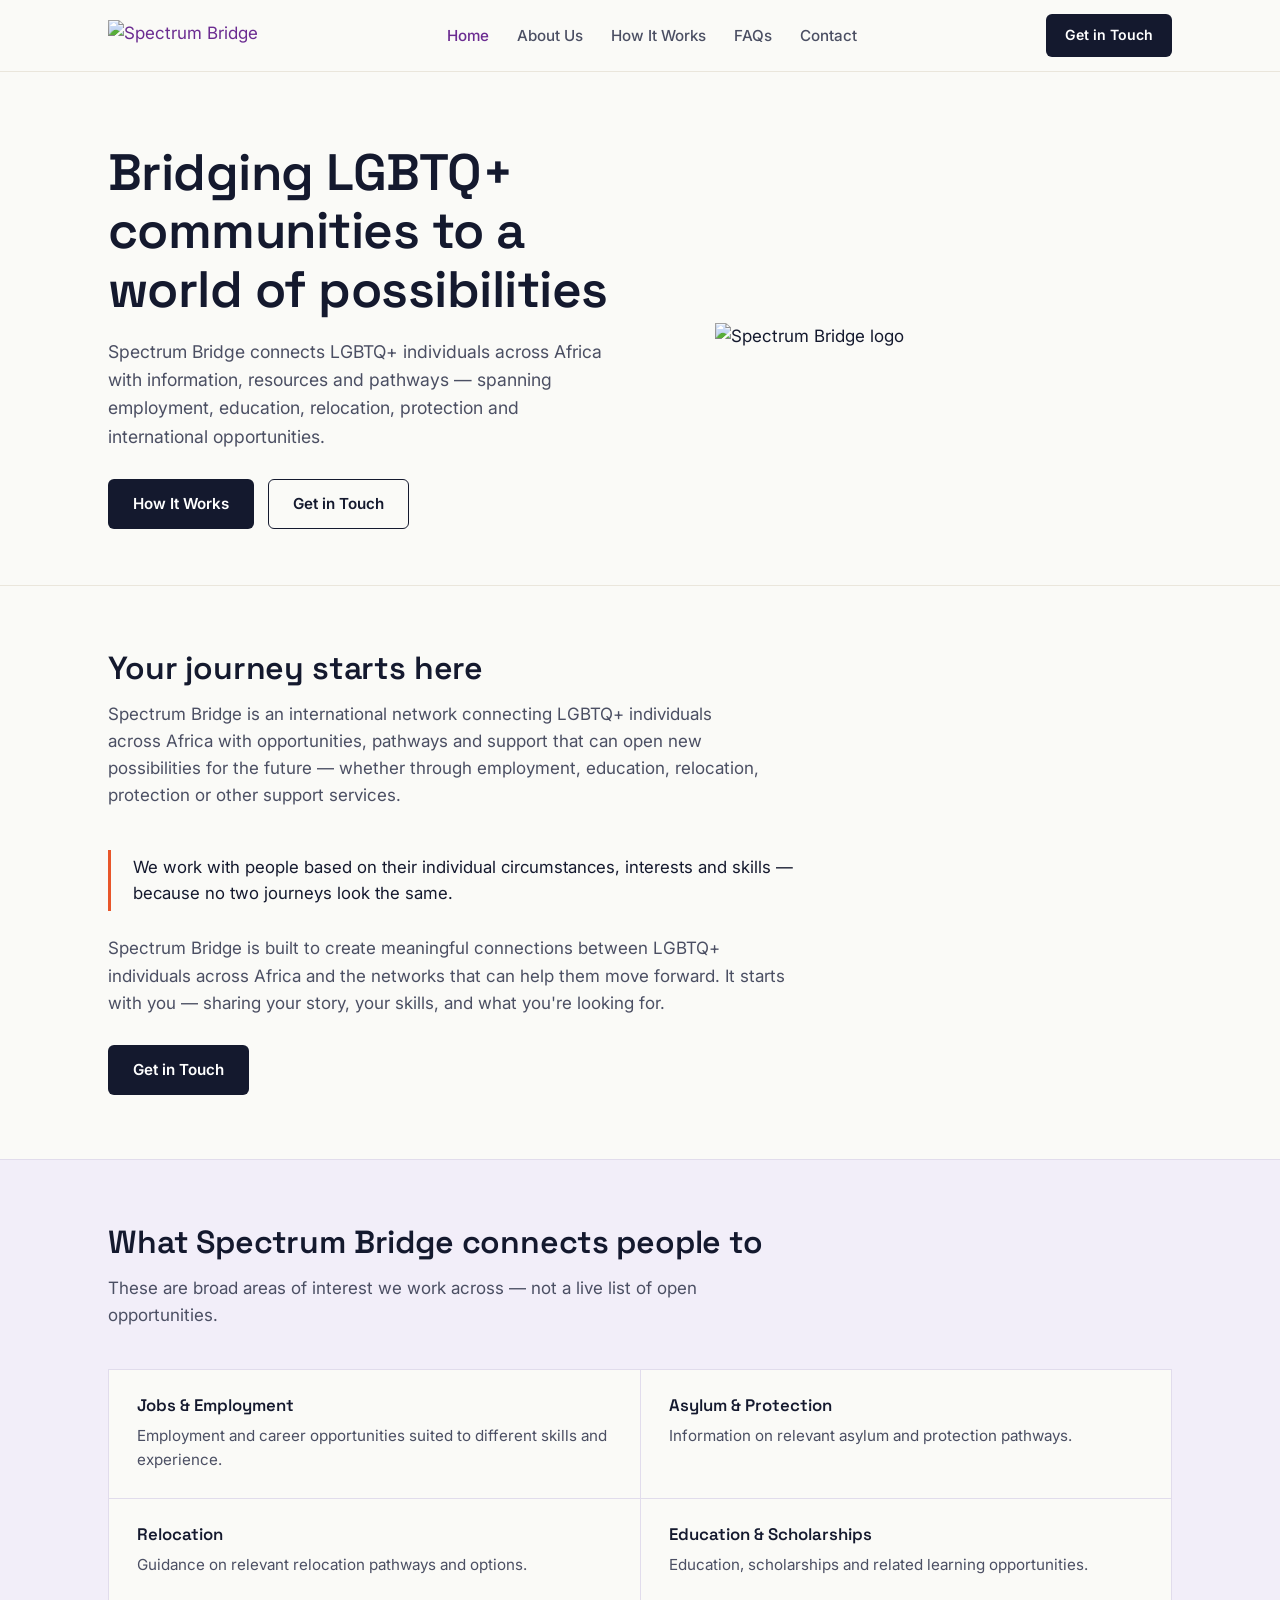
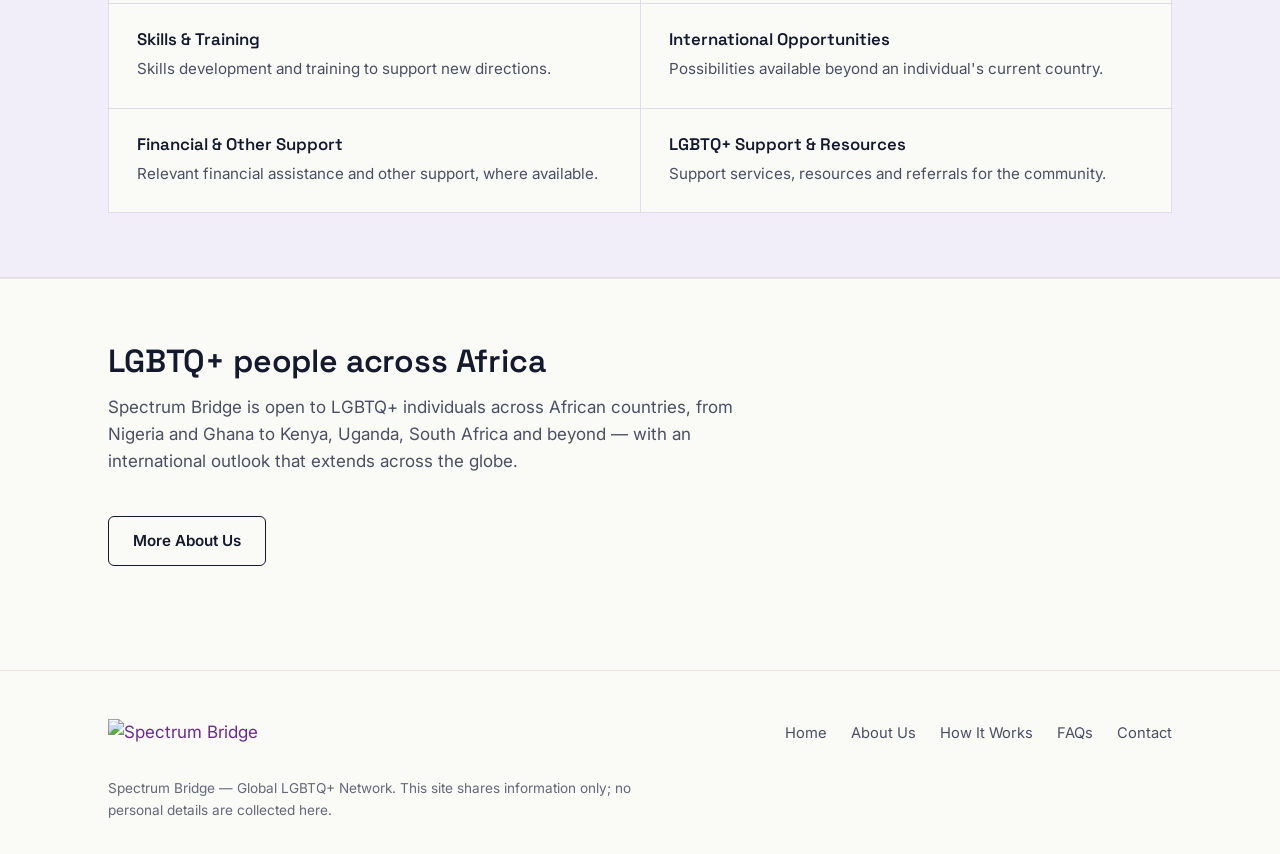
==== index.html @ a1dd5149 "Fix broken image links - rename logo and organize assets" ====
<!DOCTYPE html>
<html lang="en">
<head>
<meta charset="UTF-8">
<meta name="viewport" content="width=device-width, initial-scale=1.0">
<title>Spectrum Bridge — Global LGBTQ+ Network</title>
<meta name="description" content="Spectrum Bridge connects LGBTQ+ individuals across Africa with information, pathways and support — from employment and education to protection and relocation.">
<link rel="stylesheet" href="styles.css">
</head>
<body>

<header class="site-header">
  <nav class="nav">
    <a href="index.html" class="nav-brand nav-brand-full">
      <img src="assets/logo-full.png" alt="Spectrum Bridge">
    </a>
    <ul class="nav-links" id="navLinks">
      <li><a href="index.html" class="current">Home</a></li>
      <li><a href="about.html">About Us</a></li>
      <li><a href="how-it-works.html">How It Works</a></li>
      <li><a href="faq.html">FAQs</a></li>
      <li><a href="contact.html">Contact</a></li>
    </ul>
    <a href="contact.html" class="btn btn-primary btn-small nav-cta">Get in Touch</a>
    <button class="nav-toggle" id="navToggle" aria-label="Open menu" aria-expanded="false" aria-controls="navLinks">
      <span></span>
    </button>
  </nav>
</header>

<main>

  <section class="hero">
    <div class="container hero-grid">
      <div class="hero-eyebrow-free">
        <h1>Bridging LGBTQ+ communities to a world of possibilities</h1>
        <p class="lede">Spectrum Bridge connects LGBTQ+ individuals across Africa with information, resources and pathways — spanning employment, education, relocation, protection and international opportunities.</p>
        <div class="button-row">
          <a href="how-it-works.html" class="btn btn-primary">How It Works</a>
          <a href="contact.html" class="btn btn-secondary">Get in Touch</a>
        </div>
      </div>
      <div class="hero-art">
        <img src="assets/logo-full.png" alt="Spectrum Bridge logo">
      </div>
    </div>
  </section>

  <section class="block">
    <div class="container">
      <div class="section-head">
        <h2>Your journey starts here</h2>
        <p>Spectrum Bridge is an international network connecting LGBTQ+ individuals across Africa with opportunities, pathways and support that can open new possibilities for the future — whether through employment, education, relocation, protection or other support services.</p>
      </div>
      <div class="callout">
        <p>We work with people based on their individual circumstances, interests and skills — because no two journeys look the same.</p>
      </div>
      <p style="margin-top: 24px;">Spectrum Bridge is built to create meaningful connections between LGBTQ+ individuals across Africa and the networks that can help them move forward. It starts with you — sharing your story, your skills, and what you're looking for.</p>
      <div class="button-row">
        <a href="contact.html" class="btn btn-primary">Get in Touch</a>
      </div>
    </div>
  </section>

  <section class="block alt">
    <div class="container">
      <div class="section-head">
        <h2>What Spectrum Bridge connects people to</h2>
        <p>These are broad areas of interest we work across — not a live list of open opportunities.</p>
      </div>
      <div class="category-grid">
        <div class="category-item">
          <h3>Jobs &amp; Employment</h3>
          <p>Employment and career opportunities suited to different skills and experience.</p>
        </div>
        <div class="category-item">
          <h3>Asylum &amp; Protection</h3>
          <p>Information on relevant asylum and protection pathways.</p>
        </div>
        <div class="category-item">
          <h3>Relocation</h3>
          <p>Guidance on relevant relocation pathways and options.</p>
        </div>
        <div class="category-item">
          <h3>Education &amp; Scholarships</h3>
          <p>Education, scholarships and related learning opportunities.</p>
        </div>
        <div class="category-item">
          <h3>Skills &amp; Training</h3>
          <p>Skills development and training to support new directions.</p>
        </div>
        <div class="category-item">
          <h3>International Opportunities</h3>
          <p>Possibilities available beyond an individual's current country.</p>
        </div>
        <div class="category-item">
          <h3>Financial &amp; Other Support</h3>
          <p>Relevant financial assistance and other support, where available.</p>
        </div>
        <div class="category-item">
          <h3>LGBTQ+ Support &amp; Resources</h3>
          <p>Support services, resources and referrals for the community.</p>
        </div>
      </div>
    </div>
  </section>

  <section class="block">
    <div class="container">
      <div class="section-head">
        <h2>LGBTQ+ people across Africa</h2>
        <p>Spectrum Bridge is open to LGBTQ+ individuals across African countries, from Nigeria and Ghana to Kenya, Uganda, South Africa and beyond — with an international outlook that extends across the globe.</p>
      </div>
      <div class="button-row">
        <a href="about.html" class="btn btn-secondary">More About Us</a>
      </div>
    </div>
  </section>

</main>

<footer class="site-footer">
  <div class="container">
    <div class="footer-grid">
      <a href="index.html" class="footer-brand footer-brand-full">
        <img src="assets/logo-full.png" alt="Spectrum Bridge">
      </a>
      <ul class="footer-links">
        <li><a href="index.html">Home</a></li>
        <li><a href="about.html">About Us</a></li>
        <li><a href="how-it-works.html">How It Works</a></li>
        <li><a href="faq.html">FAQs</a></li>
        <li><a href="contact.html">Contact</a></li>
      </ul>
    </div>
    <p class="footer-note">Spectrum Bridge — Global LGBTQ+ Network. This site shares information only; no personal details are collected here.</p>
  </div>
</footer>

<script>
  const navToggle = document.getElementById('navToggle');
  const navLinks = document.getElementById('navLinks');
  if (navToggle && navLinks) {
    navToggle.addEventListener('click', () => {
      const isOpen = navLinks.classList.toggle('open');
      navToggle.setAttribute('aria-expanded', isOpen ? 'true' : 'false');
    });
  }
</script>
</body>
</html>
---- styles.css ----
/* Spectrum Bridge — shared styles */

@import url('https://fonts.googleapis.com/css2?family=Space+Grotesk:wght@500;600;700&family=Inter:wght@400;500;600&display=swap');

:root {
  --bg: #FAFAF7;
  --bg-alt: #F2EEF9;
  --ink: #14192E;
  --ink-soft: #4B4F63;
  --purple: #6B2C91;
  --purple-deep: #4E1F6B;
  --coral: #E8562A;
  --line: #E1DCEC;
  --line-soft: #EAE6DC;
  --white: #FFFFFF;
  --radius: 6px;
  --max: 1120px;
}

* { box-sizing: border-box; }

html { scroll-behavior: smooth; }

body {
  margin: 0;
  background: var(--bg);
  color: var(--ink);
  font-family: 'Inter', -apple-system, BlinkMacSystemFont, sans-serif;
  font-size: 17px;
  line-height: 1.6;
  -webkit-font-smoothing: antialiased;
}

h1, h2, h3, .display {
  font-family: 'Space Grotesk', 'Inter', sans-serif;
  color: var(--ink);
  line-height: 1.15;
  margin: 0;
  font-weight: 600;
}

h1 { font-size: clamp(2.1rem, 4.4vw, 3.2rem); letter-spacing: -0.01em; }
h2 { font-size: clamp(1.5rem, 2.8vw, 2rem); letter-spacing: -0.005em; }
h3 { font-size: 1.15rem; }

p { margin: 0 0 1rem; color: var(--ink-soft); max-width: 62ch; }
p:last-child { margin-bottom: 0; }

a { color: var(--purple); text-decoration: none; }
a:hover { text-decoration: underline; }

img { max-width: 100%; display: block; }

.container {
  max-width: var(--max);
  margin: 0 auto;
  padding: 0 28px;
}

:focus-visible {
  outline: 2px solid var(--purple);
  outline-offset: 3px;
}

/* ---------- Nav ---------- */

.site-header {
  border-bottom: 1px solid var(--line-soft);
  background: var(--bg);
  position: sticky;
  top: 0;
  z-index: 40;
}

.nav {
  display: flex;
  align-items: center;
  justify-content: space-between;
  padding: 14px 28px;
  max-width: var(--max);
  margin: 0 auto;
  gap: 24px;
  position: relative;
}

.nav-brand {
  display: flex;
  align-items: center;
  gap: 10px;
  flex-shrink: 0;
}

.nav-brand img {
  height: 30px;
  width: auto;
}

.nav-brand span {
  font-family: 'Space Grotesk', sans-serif;
  font-weight: 600;
  font-size: 1.05rem;
  color: var(--ink);
  white-space: nowrap;
}

.nav-links {
  display: flex;
  align-items: center;
  gap: 28px;
  list-style: none;
  margin: 0;
  padding: 0;
  flex-wrap: wrap;
}

.nav-links a {
  color: var(--ink-soft);
  font-size: 0.95rem;
  font-weight: 500;
}

.nav-links a:hover { color: var(--ink); text-decoration: none; }

.nav-links a.current { color: var(--purple); }

.nav-cta {
  flex-shrink: 0;
}

.nav-toggle {
  display: none;
  background: none;
  border: 1.5px solid var(--ink);
  border-radius: var(--radius);
  width: 40px;
  height: 40px;
  align-items: center;
  justify-content: center;
  cursor: pointer;
  flex-shrink: 0;
}

.nav-toggle span,
.nav-toggle span::before,
.nav-toggle span::after {
  display: block;
  width: 18px;
  height: 2px;
  background: var(--ink);
  position: relative;
  transition: transform 0.15s ease, opacity 0.15s ease;
}

.nav-toggle span::before,
.nav-toggle span::after {
  content: '';
  position: absolute;
  left: 0;
}

.nav-toggle span::before { top: -6px; }
.nav-toggle span::after { top: 6px; }

/* ---------- Buttons ---------- */

.btn {
  display: inline-block;
  padding: 12px 24px;
  border-radius: var(--radius);
  font-weight: 600;
  font-size: 0.95rem;
  font-family: 'Inter', sans-serif;
  border: 1.5px solid transparent;
  cursor: pointer;
  transition: background-color 0.15s ease, color 0.15s ease, border-color 0.15s ease;
}

.btn:hover { text-decoration: none; }

.btn-primary {
  background: var(--ink);
  color: var(--white);
}
.btn-primary:hover { background: var(--purple-deep); }

.btn-secondary {
  background: transparent;
  color: var(--ink);
  border-color: var(--ink);
}
.btn-secondary:hover { background: var(--ink); color: var(--white); }

.btn-small {
  padding: 9px 18px;
  font-size: 0.88rem;
}

.button-row {
  display: flex;
  gap: 14px;
  flex-wrap: wrap;
  margin-top: 28px;
}

/* ---------- Hero ---------- */

.hero {
  padding: 72px 0 56px;
}

.hero-grid {
  display: grid;
  grid-template-columns: 1.1fr 0.9fr;
  gap: 48px;
  align-items: center;
}

.hero-eyebrow-free h1 { margin-bottom: 18px; }

.hero p.lede {
  font-size: 1.1rem;
  max-width: 46ch;
}

.hero-art {
  width: 100%;
}

/* ---------- Sections ---------- */

section.block {
  padding: 64px 0;
  border-top: 1px solid var(--line-soft);
}

section.block.alt {
  background: var(--bg-alt);
  border-top: 1px solid var(--line);
  border-bottom: 1px solid var(--line);
}

.section-head {
  max-width: 60ch;
  margin-bottom: 40px;
}

.section-head h2 { margin-bottom: 14px; }

/* ---------- Category list ---------- */

.category-grid {
  display: grid;
  grid-template-columns: repeat(2, 1fr);
  gap: 1px;
  background: var(--line);
  border: 1px solid var(--line);
}

.category-item {
  background: var(--bg);
  padding: 26px 28px;
}

.category-item h3 {
  margin-bottom: 8px;
  font-size: 1.05rem;
}

.category-item p { font-size: 0.95rem; margin: 0; }

/* ---------- Steps (real sequence) ---------- */

.steps {
  display: flex;
  flex-direction: column;
}

.step {
  display: grid;
  grid-template-columns: 64px 1fr;
  gap: 24px;
  padding: 28px 0;
  border-top: 1px solid var(--line);
}

.step:first-child { border-top: none; }

.step-num {
  font-family: 'Space Grotesk', sans-serif;
  font-weight: 600;
  font-size: 1.4rem;
  color: var(--purple);
}

.step h3 { margin-bottom: 8px; }
.step p { margin: 0; }

/* ---------- Simple stat / callout ---------- */

.callout {
  border-left: 3px solid var(--coral);
  padding: 4px 0 4px 22px;
  margin: 8px 0;
}

.callout p { margin: 0; color: var(--ink); font-size: 1.05rem; }

/* ---------- FAQ ---------- */

.faq-list {
  border-top: 1px solid var(--line);
}

.faq-item {
  border-bottom: 1px solid var(--line);
}

.faq-item summary {
  padding: 20px 4px;
  cursor: pointer;
  font-family: 'Space Grotesk', sans-serif;
  font-weight: 600;
  font-size: 1.02rem;
  color: var(--ink);
  list-style: none;
  display: flex;
  justify-content: space-between;
  align-items: center;
  gap: 16px;
}

.faq-item summary::-webkit-details-marker { display: none; }

.faq-item summary::after {
  content: '+';
  font-family: 'Space Grotesk', sans-serif;
  font-size: 1.3rem;
  color: var(--purple);
  flex-shrink: 0;
  transition: transform 0.15s ease;
}

.faq-item[open] summary::after {
  content: '–';
}

.faq-item .faq-answer {
  padding: 0 4px 22px;
  max-width: 68ch;
}

.faq-answer p { margin: 0; }

/* ---------- About page blocks ---------- */

.about-block {
  padding: 56px 0;
  border-top: 1px solid var(--line-soft);
}

.about-block:first-of-type { border-top: none; }

.about-block .label {
  font-family: 'Space Grotesk', sans-serif;
  font-weight: 600;
  color: var(--purple);
  font-size: 0.95rem;
  margin-bottom: 10px;
  display: block;
}

.country-list {
  display: flex;
  flex-wrap: wrap;
  gap: 10px 14px;
  margin-top: 20px;
  padding: 0;
  list-style: none;
}

.country-list li {
  font-size: 0.92rem;
  color: var(--ink-soft);
  padding: 6px 14px;
  border: 1px solid var(--line);
  border-radius: 999px;
}

/* ---------- Contact page ---------- */

.contact-hero {
  padding: 80px 0 64px;
  text-align: left;
}

.contact-card {
  border: 1px solid var(--line);
  border-radius: var(--radius);
  padding: 40px;
  margin-top: 36px;
  max-width: 560px;
  background: var(--bg-alt);
}

.contact-card h3 { margin-bottom: 10px; }
.contact-card p { margin-bottom: 24px; }

.privacy-note {
  margin-top: 40px;
  max-width: 60ch;
  font-size: 0.92rem;
  color: var(--ink-soft);
}

/* ---------- Footer ---------- */

.site-footer {
  border-top: 1px solid var(--line-soft);
  padding: 48px 0 32px;
  margin-top: 40px;
}

.footer-grid {
  display: flex;
  justify-content: space-between;
  align-items: flex-start;
  flex-wrap: wrap;
  gap: 32px;
}

.footer-brand {
  display: flex;
  align-items: center;
  gap: 10px;
}

.footer-brand img { height: 26px; }

.footer-brand span {
  font-family: 'Space Grotesk', sans-serif;
  font-weight: 600;
  color: var(--ink);
}

.footer-links {
  display: flex;
  gap: 24px;
  list-style: none;
  padding: 0;
  margin: 0;
  flex-wrap: wrap;
}

.footer-links a {
  color: var(--ink-soft);
  font-size: 0.92rem;
}

.footer-note {
  margin-top: 32px;
  font-size: 0.85rem;
  color: var(--ink-soft);
  opacity: 0.85;
}

/* ---------- Responsive ---------- */

@media (max-width: 860px) {
  .hero-grid { grid-template-columns: 1fr; }
  .hero-art { max-width: 340px; margin: 0 auto; }
  .category-grid { grid-template-columns: 1fr; }

  .nav-cta { display: none; }
  .nav-toggle { display: flex; }

  .nav-links {
    display: none;
    position: absolute;
    top: 100%;
    left: 0;
    right: 0;
    flex-direction: column;
    align-items: stretch;
    gap: 0;
    background: var(--bg);
    border-bottom: 1px solid var(--line);
    padding: 8px 28px 20px;
  }

  .nav-links.open { display: flex; }

  .nav-links li { border-top: 1px solid var(--line-soft); }
  .nav-links li:first-child { border-top: none; }
  .nav-links a { display: block; padding: 14px 0; }

  .nav-links .nav-links-cta {
    border-top: 1px solid var(--line-soft);
    padding-top: 14px;
    margin-top: 4px;
  }
}
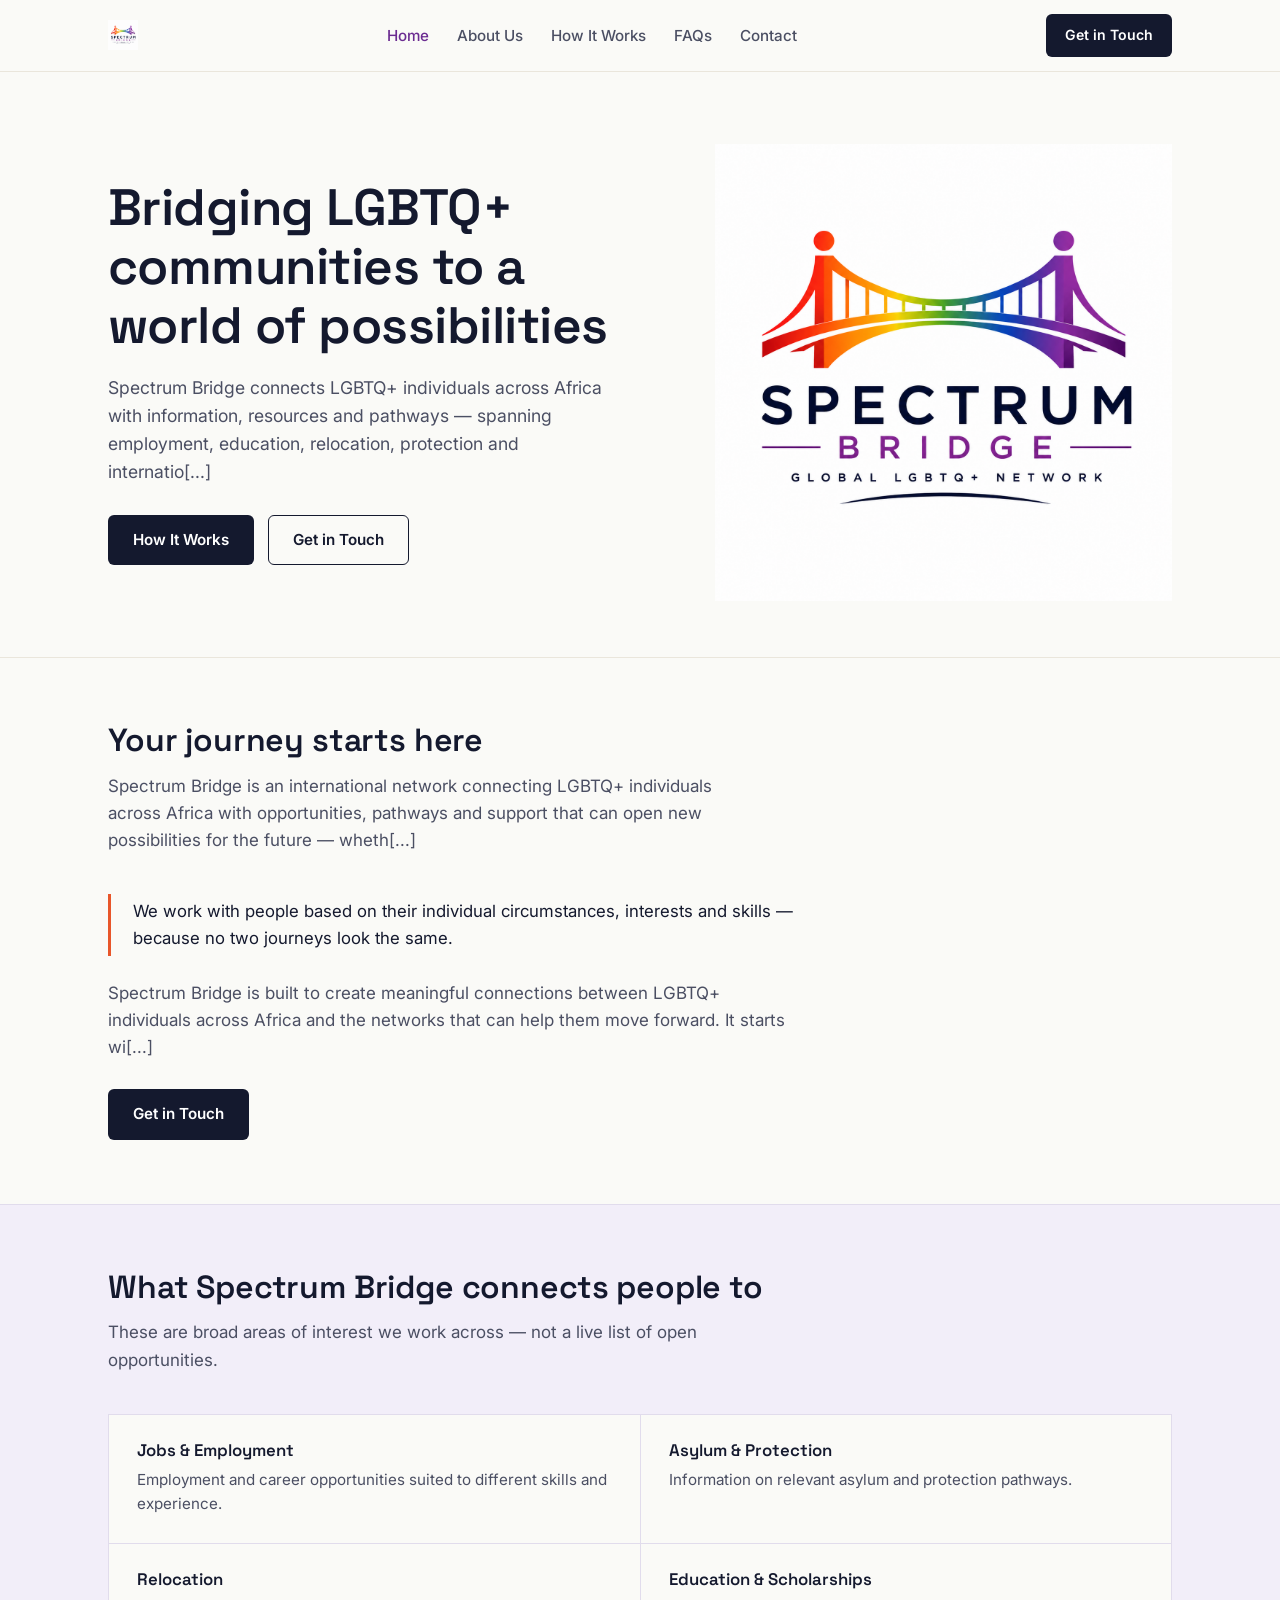
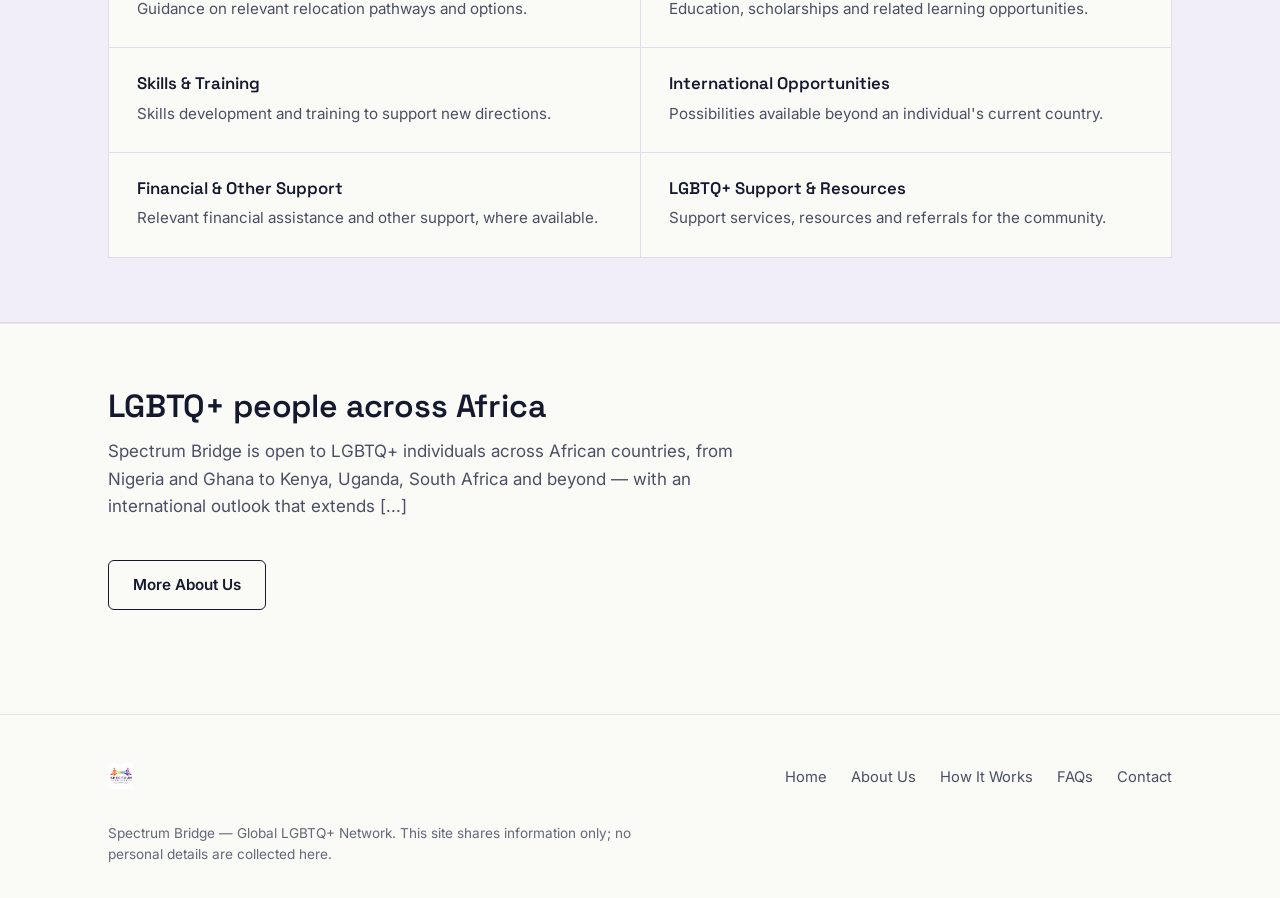
==== commit 3503f636: "Use root logo-full.png instead of assets/logo-full.png to avoid GitHub Pages assets path 404" ====
--- a/index.html
+++ b/index.html
@@ -1,18 +1,18 @@
 <!DOCTYPE html>
 <html lang="en">
 <head>
-<meta charset="UTF-8">
-<meta name="viewport" content="width=device-width, initial-scale=1.0">
-<title>Spectrum Bridge — Global LGBTQ+ Network</title>
-<meta name="description" content="Spectrum Bridge connects LGBTQ+ individuals across Africa with information, pathways and support — from employment and education to protection and relocation.">
-<link rel="stylesheet" href="styles.css">
+  <meta charset="UTF-8">
+  <meta name="viewport" content="width=device-width, initial-scale=1.0">
+  <title>Spectrum Bridge — Global LGBTQ+ Network</title>
+  <meta name="description" content="Spectrum Bridge connects LGBTQ+ individuals across Africa with information, pathways and support — from employment and education to protection and relocation.">
+  <link rel="stylesheet" href="styles.css">
 </head>
 <body>
 
 <header class="site-header">
   <nav class="nav">
     <a href="index.html" class="nav-brand nav-brand-full">
-      <img src="assets/logo-full.png" alt="Spectrum Bridge">
+      <img src="logo-full.png" alt="Spectrum Bridge">
     </a>
     <ul class="nav-links" id="navLinks">
       <li><a href="index.html" class="current">Home</a></li>
@@ -34,14 +34,14 @@
     <div class="container hero-grid">
       <div class="hero-eyebrow-free">
         <h1>Bridging LGBTQ+ communities to a world of possibilities</h1>
-        <p class="lede">Spectrum Bridge connects LGBTQ+ individuals across Africa with information, resources and pathways — spanning employment, education, relocation, protection and international opportunities.</p>
+        <p class="lede">Spectrum Bridge connects LGBTQ+ individuals across Africa with information, resources and pathways — spanning employment, education, relocation, protection and internatio[...]
         <div class="button-row">
           <a href="how-it-works.html" class="btn btn-primary">How It Works</a>
           <a href="contact.html" class="btn btn-secondary">Get in Touch</a>
         </div>
       </div>
       <div class="hero-art">
-        <img src="assets/logo-full.png" alt="Spectrum Bridge logo">
+        <img src="logo-full.png" alt="Spectrum Bridge logo">
       </div>
     </div>
   </section>
@@ -50,12 +50,12 @@
     <div class="container">
       <div class="section-head">
         <h2>Your journey starts here</h2>
-        <p>Spectrum Bridge is an international network connecting LGBTQ+ individuals across Africa with opportunities, pathways and support that can open new possibilities for the future — whether through employment, education, relocation, protection or other support services.</p>
+        <p>Spectrum Bridge is an international network connecting LGBTQ+ individuals across Africa with opportunities, pathways and support that can open new possibilities for the future — wheth[...]
       </div>
       <div class="callout">
         <p>We work with people based on their individual circumstances, interests and skills — because no two journeys look the same.</p>
       </div>
-      <p style="margin-top: 24px;">Spectrum Bridge is built to create meaningful connections between LGBTQ+ individuals across Africa and the networks that can help them move forward. It starts with you — sharing your story, your skills, and what you're looking for.</p>
+      <p style="margin-top: 24px;">Spectrum Bridge is built to create meaningful connections between LGBTQ+ individuals across Africa and the networks that can help them move forward. It starts wi[...]
       <div class="button-row">
         <a href="contact.html" class="btn btn-primary">Get in Touch</a>
       </div>
@@ -109,7 +109,7 @@
     <div class="container">
       <div class="section-head">
         <h2>LGBTQ+ people across Africa</h2>
-        <p>Spectrum Bridge is open to LGBTQ+ individuals across African countries, from Nigeria and Ghana to Kenya, Uganda, South Africa and beyond — with an international outlook that extends across the globe.</p>
+        <p>Spectrum Bridge is open to LGBTQ+ individuals across African countries, from Nigeria and Ghana to Kenya, Uganda, South Africa and beyond — with an international outlook that extends [...]
       </div>
       <div class="button-row">
         <a href="about.html" class="btn btn-secondary">More About Us</a>
@@ -123,7 +123,7 @@
   <div class="container">
     <div class="footer-grid">
       <a href="index.html" class="footer-brand footer-brand-full">
-        <img src="assets/logo-full.png" alt="Spectrum Bridge">
+        <img src="logo-full.png" alt="Spectrum Bridge">
       </a>
       <ul class="footer-links">
         <li><a href="index.html">Home</a></li>
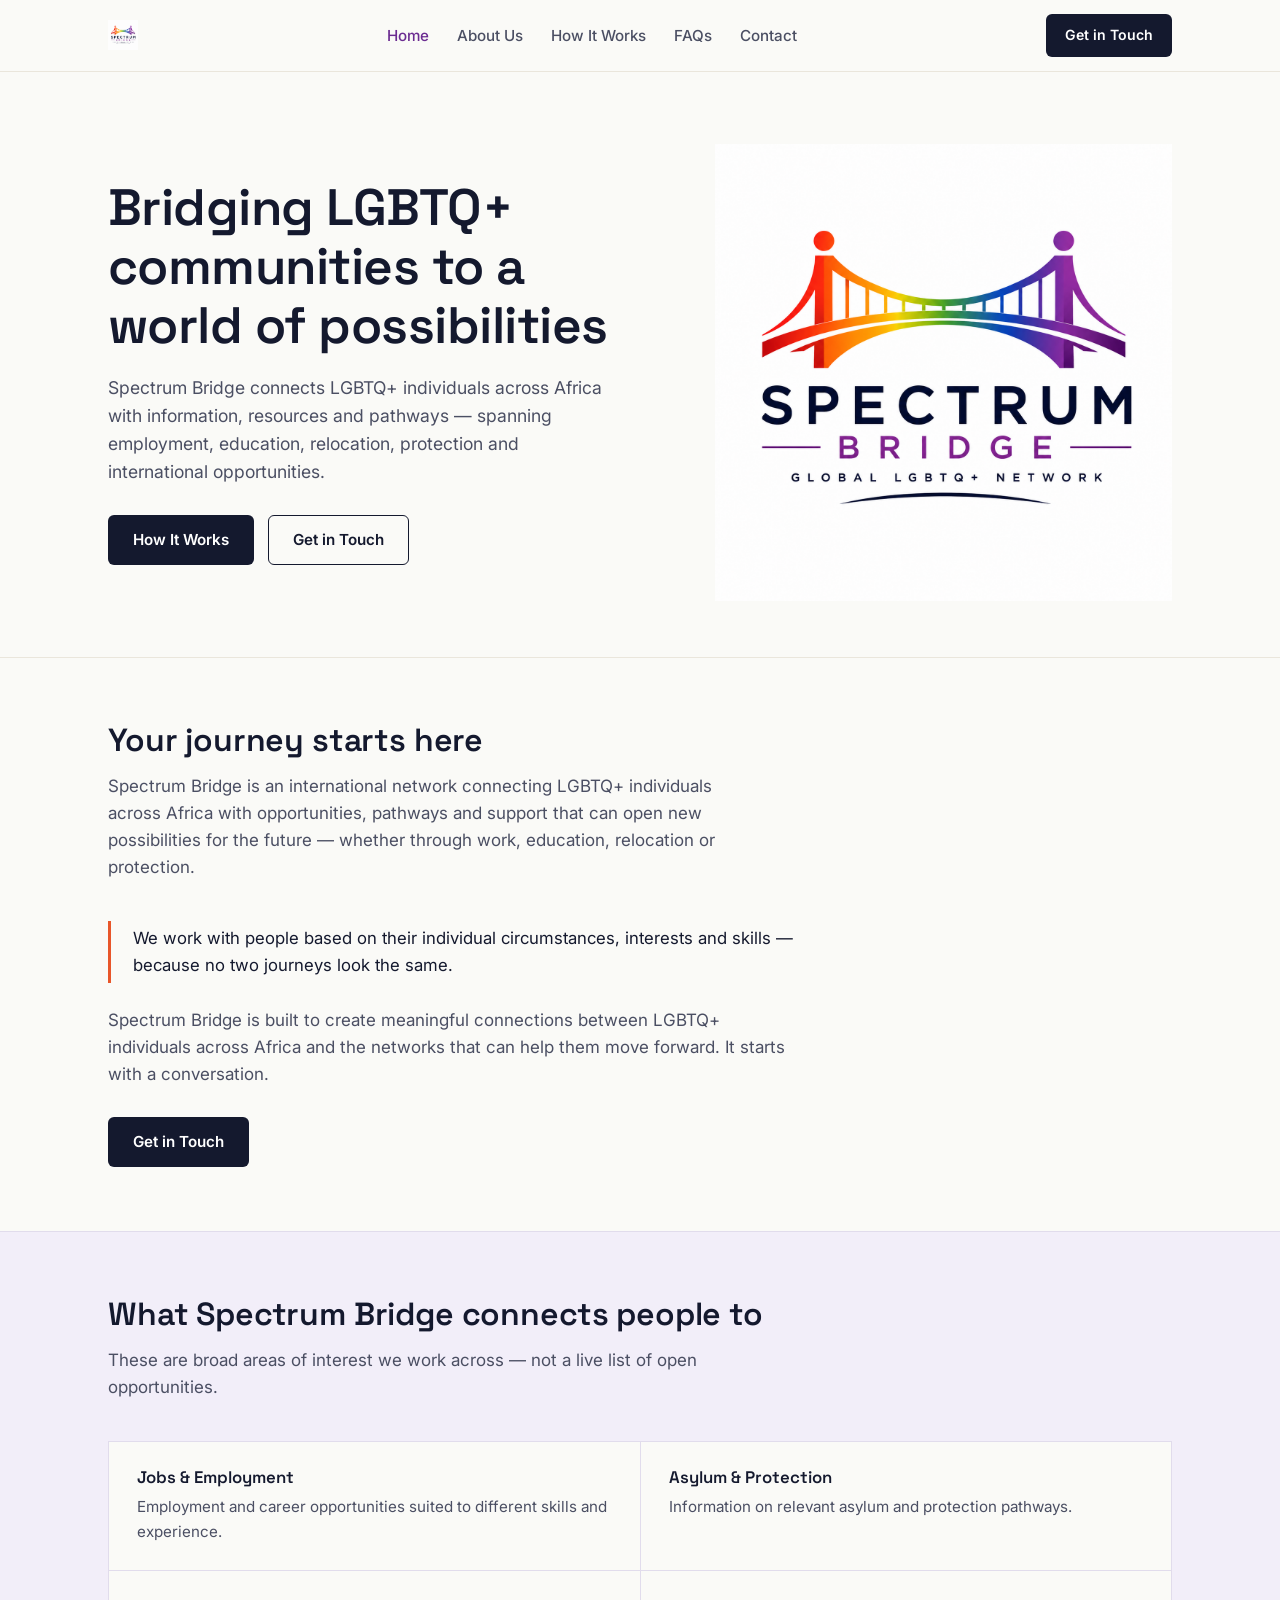
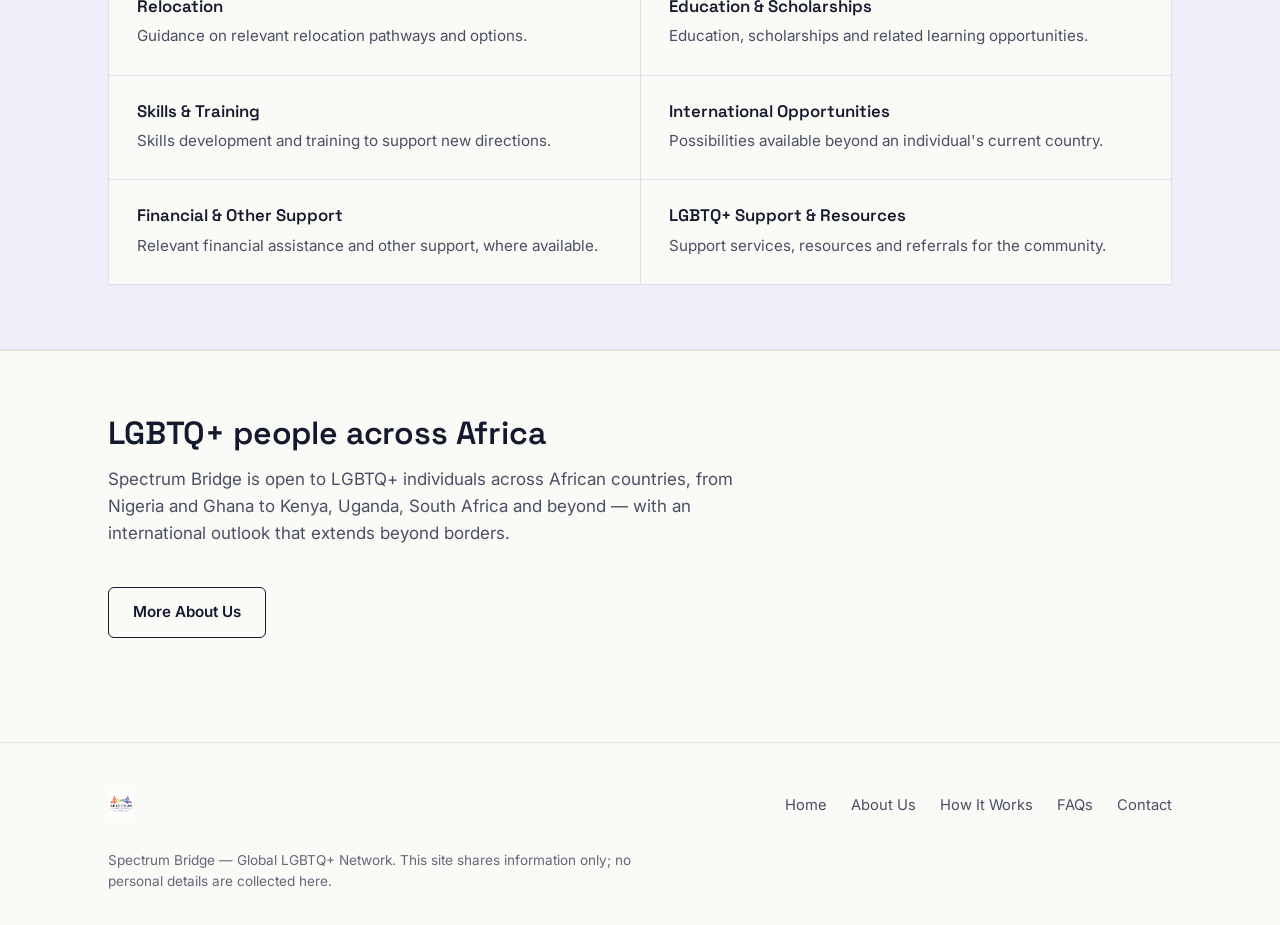
==== commit fd0df43f: "Replace placeholder '[...]' with full copy across site pages and use root logo/nav images" ====
--- a/index.html
+++ b/index.html
@@ -1,11 +1,11 @@
 <!DOCTYPE html>
 <html lang="en">
 <head>
-  <meta charset="UTF-8">
-  <meta name="viewport" content="width=device-width, initial-scale=1.0">
-  <title>Spectrum Bridge — Global LGBTQ+ Network</title>
-  <meta name="description" content="Spectrum Bridge connects LGBTQ+ individuals across Africa with information, pathways and support — from employment and education to protection and relocation.">
-  <link rel="stylesheet" href="styles.css">
+<meta charset="UTF-8">
+<meta name="viewport" content="width=device-width, initial-scale=1.0">
+<title>Spectrum Bridge — Global LGBTQ+ Network</title>
+<meta name="description" content="Spectrum Bridge connects LGBTQ+ individuals across Africa with information, pathways and support — from employment and education to protection and relocation.">
+<link rel="stylesheet" href="styles.css">
 </head>
 <body>
 
@@ -34,7 +34,7 @@
     <div class="container hero-grid">
       <div class="hero-eyebrow-free">
         <h1>Bridging LGBTQ+ communities to a world of possibilities</h1>
-        <p class="lede">Spectrum Bridge connects LGBTQ+ individuals across Africa with information, resources and pathways — spanning employment, education, relocation, protection and internatio[...]
+        <p class="lede">Spectrum Bridge connects LGBTQ+ individuals across Africa with information, resources and pathways — spanning employment, education, relocation, protection and international opportunities.</p>
         <div class="button-row">
           <a href="how-it-works.html" class="btn btn-primary">How It Works</a>
           <a href="contact.html" class="btn btn-secondary">Get in Touch</a>
@@ -50,12 +50,12 @@
     <div class="container">
       <div class="section-head">
         <h2>Your journey starts here</h2>
-        <p>Spectrum Bridge is an international network connecting LGBTQ+ individuals across Africa with opportunities, pathways and support that can open new possibilities for the future — wheth[...]
+        <p>Spectrum Bridge is an international network connecting LGBTQ+ individuals across Africa with opportunities, pathways and support that can open new possibilities for the future — whether through work, education, relocation or protection.</p>
       </div>
       <div class="callout">
         <p>We work with people based on their individual circumstances, interests and skills — because no two journeys look the same.</p>
       </div>
-      <p style="margin-top: 24px;">Spectrum Bridge is built to create meaningful connections between LGBTQ+ individuals across Africa and the networks that can help them move forward. It starts wi[...]
+      <p style="margin-top: 24px;">Spectrum Bridge is built to create meaningful connections between LGBTQ+ individuals across Africa and the networks that can help them move forward. It starts with a conversation.</p>
       <div class="button-row">
         <a href="contact.html" class="btn btn-primary">Get in Touch</a>
       </div>
@@ -109,7 +109,7 @@
     <div class="container">
       <div class="section-head">
         <h2>LGBTQ+ people across Africa</h2>
-        <p>Spectrum Bridge is open to LGBTQ+ individuals across African countries, from Nigeria and Ghana to Kenya, Uganda, South Africa and beyond — with an international outlook that extends [...]
+        <p>Spectrum Bridge is open to LGBTQ+ individuals across African countries, from Nigeria and Ghana to Kenya, Uganda, South Africa and beyond — with an international outlook that extends beyond borders.</p>
       </div>
       <div class="button-row">
         <a href="about.html" class="btn btn-secondary">More About Us</a>
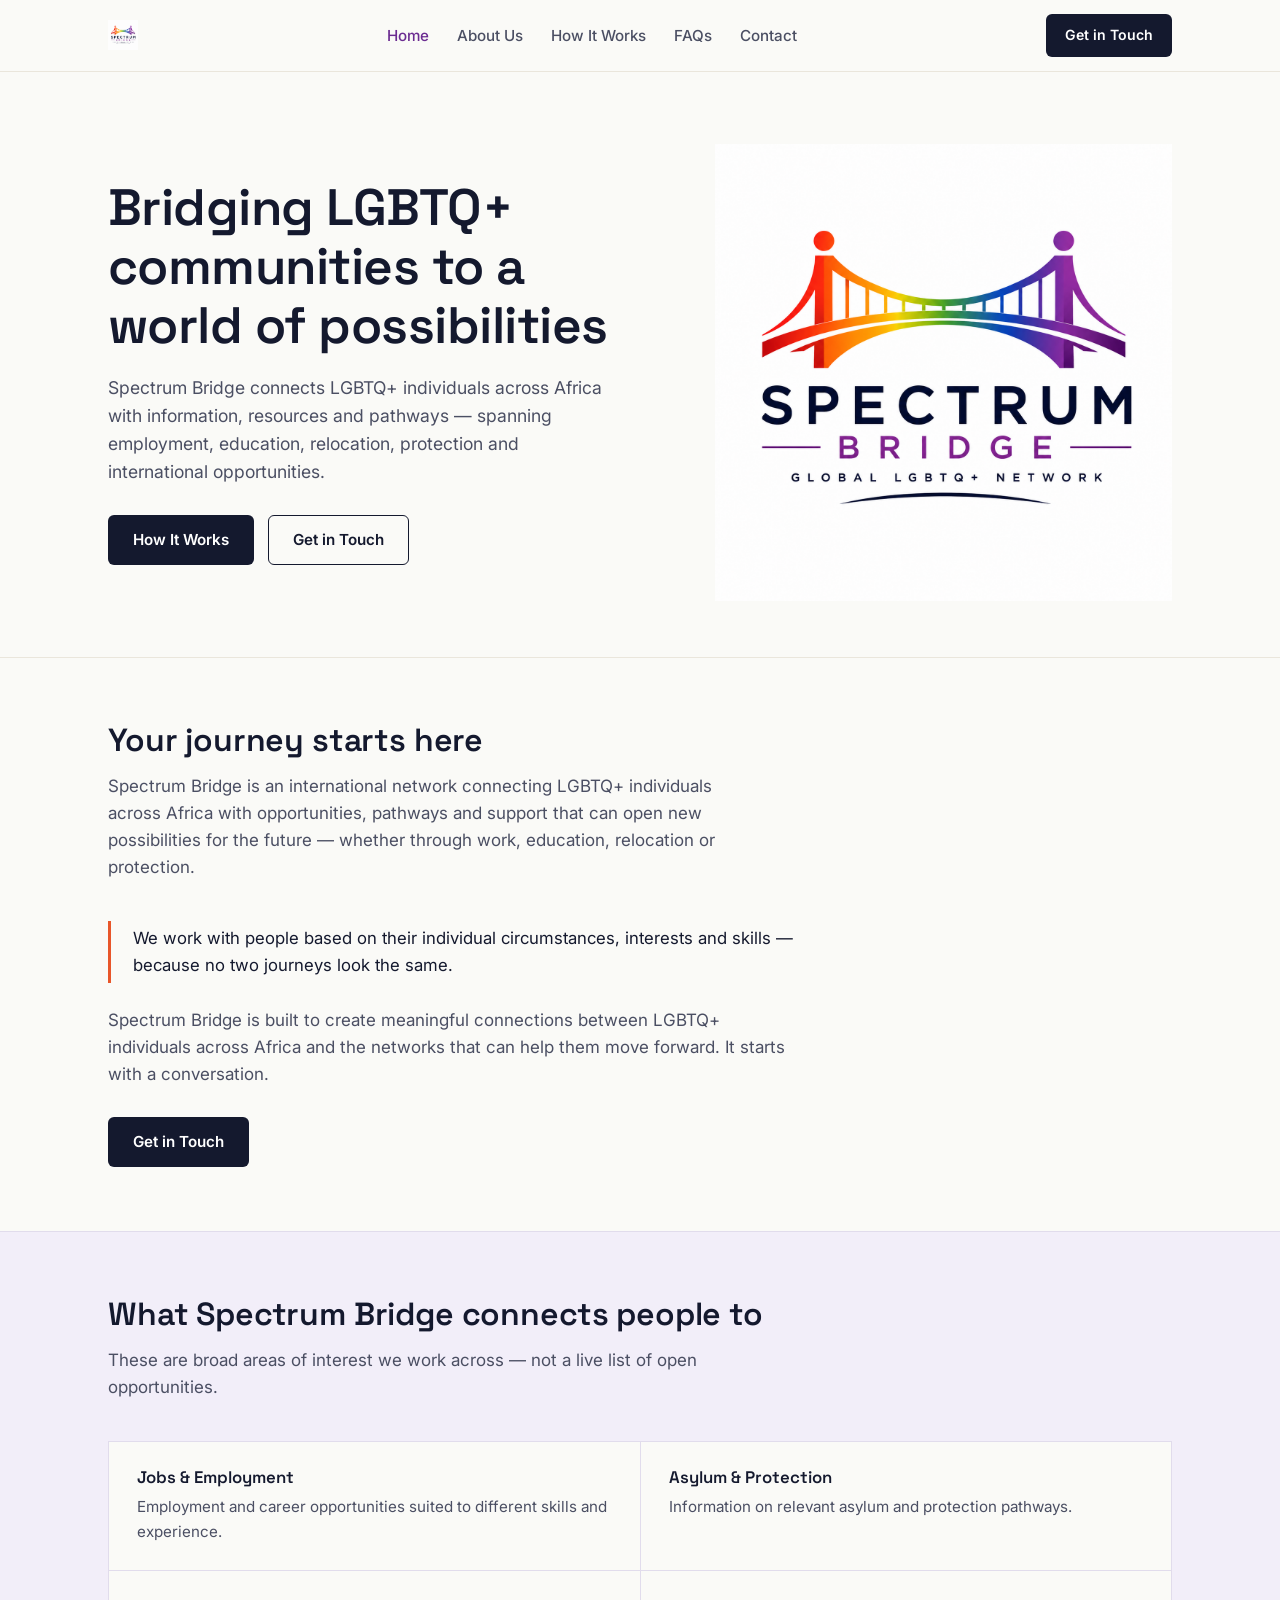
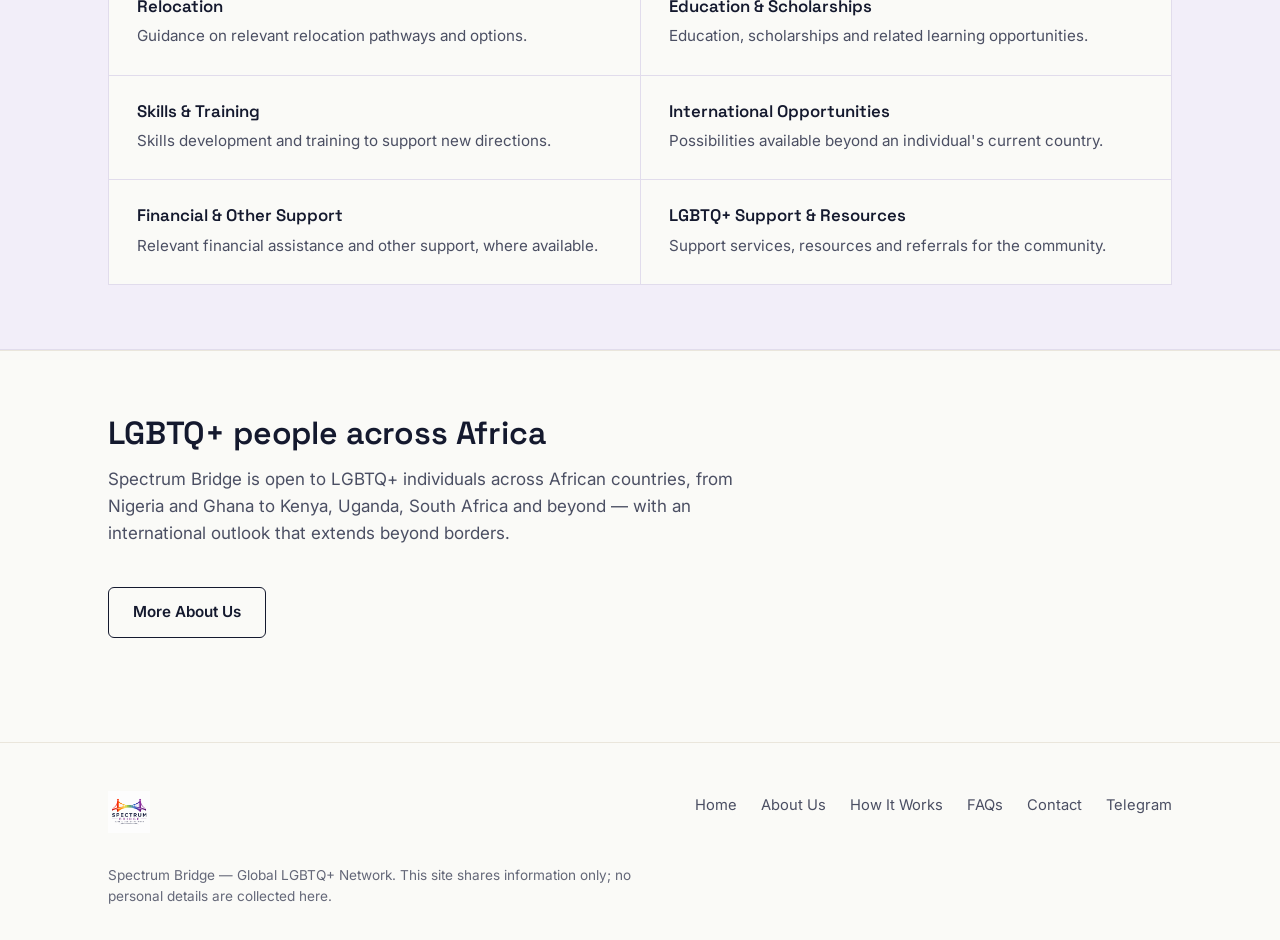
==== commit 06873b01: "Add Telegram link (t.me/Spectrumbridge) to contact page (button) and footer (link)" ====
--- a/index.html
+++ b/index.html
@@ -131,6 +131,7 @@
         <li><a href="how-it-works.html">How It Works</a></li>
         <li><a href="faq.html">FAQs</a></li>
         <li><a href="contact.html">Contact</a></li>
+        <li><a href="https://t.me/Spectrumbridge" target="_blank" rel="noopener">Telegram</a></li>
       </ul>
     </div>
     <p class="footer-note">Spectrum Bridge — Global LGBTQ+ Network. This site shares information only; no personal details are collected here.</p>
--- a/styles.css
+++ b/styles.css
@@ -434,7 +434,7 @@
   gap: 10px;
 }
 
-.footer-brand img { height: 26px; }
+.footer-brand img { height: 42px; }
 
 .footer-brand span {
   font-family: 'Space Grotesk', sans-serif;
@@ -498,4 +498,7 @@
     padding-top: 14px;
     margin-top: 4px;
   }
-}
+
+  /* slightly smaller footer logo on narrow screens */
+  .footer-brand img { height: 30px; }
+}
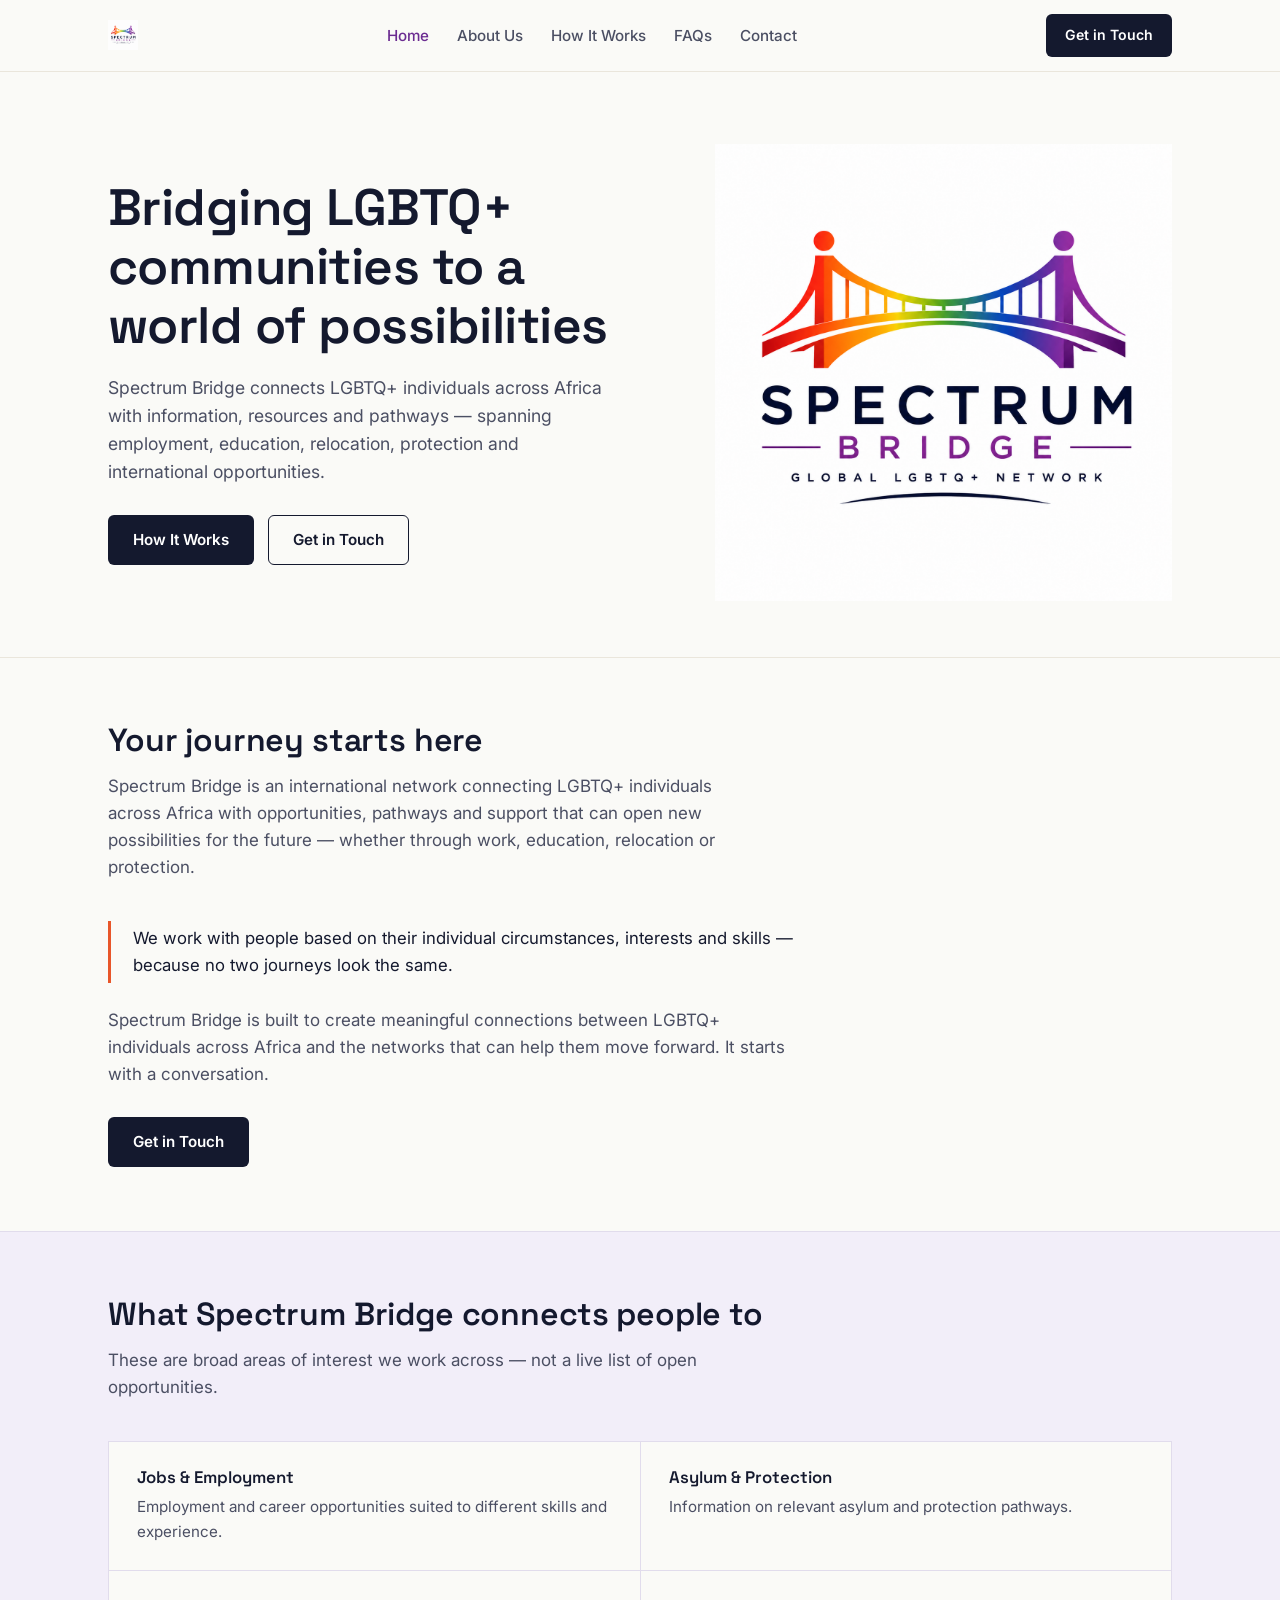
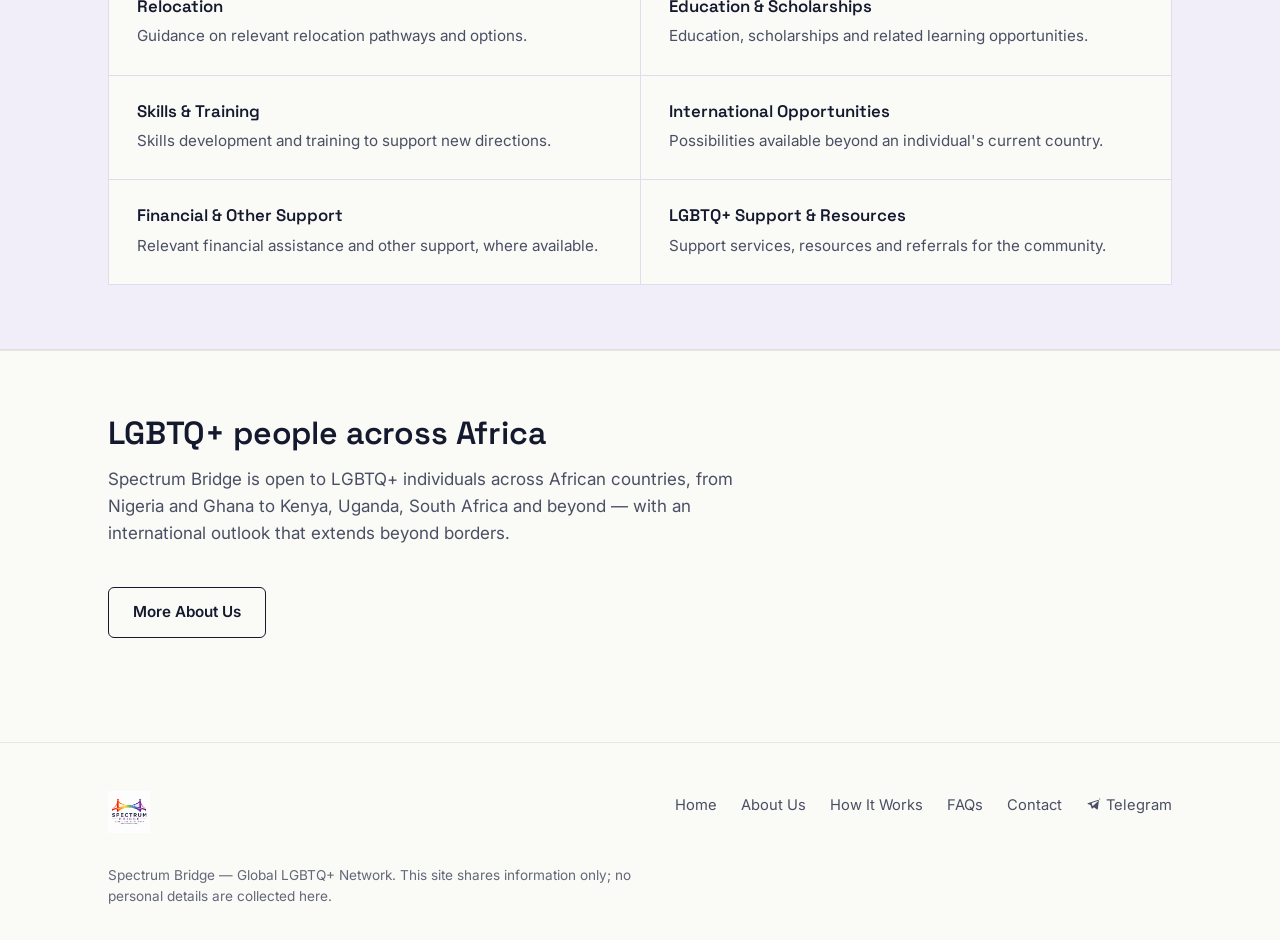
==== commit b005dbaa: "Add Telegram SVG icons, tg:// native-app fallback handler and accessibility labels to contact button" ====
--- a/index.html
+++ b/index.html
@@ -131,7 +131,12 @@
         <li><a href="how-it-works.html">How It Works</a></li>
         <li><a href="faq.html">FAQs</a></li>
         <li><a href="contact.html">Contact</a></li>
-        <li><a href="https://t.me/Spectrumbridge" target="_blank" rel="noopener">Telegram</a></li>
+        <li><a href="https://t.me/Spectrumbridge" class="tg-open" target="_blank" rel="noopener" aria-label="Open Spectrumbridge on Telegram (opens in new tab)">
+          <svg class="icon-telegram" viewBox="0 0 24 24" xmlns="http://www.w3.org/2000/svg" aria-hidden="true" focusable="false">
+            <path d="M21.6 3.4c-.2-.2-.5-.3-.8-.2L2.6 9.3c-.6.2-.6.9 0 1.1l4.1 1.3 1.6 5.1c.2.6.9.8 1.3.4l2.2-2.1 4.5 3.3c.5.4 1.1.1 1.2-.6l2-15.2c.1-.4-.1-.8-.5-1zM9.8 13.6L8.4 8.9 19 5.3 9.8 13.6z"/>
+          </svg>
+          Telegram
+        </a></li>
       </ul>
     </div>
     <p class="footer-note">Spectrum Bridge — Global LGBTQ+ Network. This site shares information only; no personal details are collected here.</p>
@@ -147,6 +152,22 @@
       navToggle.setAttribute('aria-expanded', isOpen ? 'true' : 'false');
     });
   }
+
+  (function(){
+    function openTelegram(event) {
+      var username = 'Spectrumbridge';
+      var tgUrl = 'tg://resolve?domain=' + username;
+      var webUrl = 'https://t.me/' + username;
+      event.preventDefault();
+      window.location = tgUrl;
+      setTimeout(function(){ window.open(webUrl, '_blank', 'noopener'); }, 1000);
+    }
+
+    document.addEventListener('DOMContentLoaded', function(){
+      var els = document.querySelectorAll('.tg-open');
+      els.forEach(function(el){ el.addEventListener('click', openTelegram); });
+    });
+  })();
 </script>
 </body>
 </html>
--- a/styles.css
+++ b/styles.css
@@ -164,7 +164,9 @@
 /* ---------- Buttons ---------- */
 
 .btn {
-  display: inline-block;
+  display: inline-flex;
+  align-items: center;
+  gap: 10px;
   padding: 12px 24px;
   border-radius: var(--radius);
   font-weight: 600;
@@ -201,6 +203,18 @@
   flex-wrap: wrap;
   margin-top: 28px;
 }
+
+/* Telegram icon */
+.icon-telegram {
+  width: 1.1em;
+  height: 1.1em;
+  display: inline-block;
+  vertical-align: middle;
+  fill: currentColor;
+}
+
+/* ensure icon looks good on primary buttons */
+.btn-primary .icon-telegram { filter: none; }
 
 /* ---------- Hero ---------- */
 
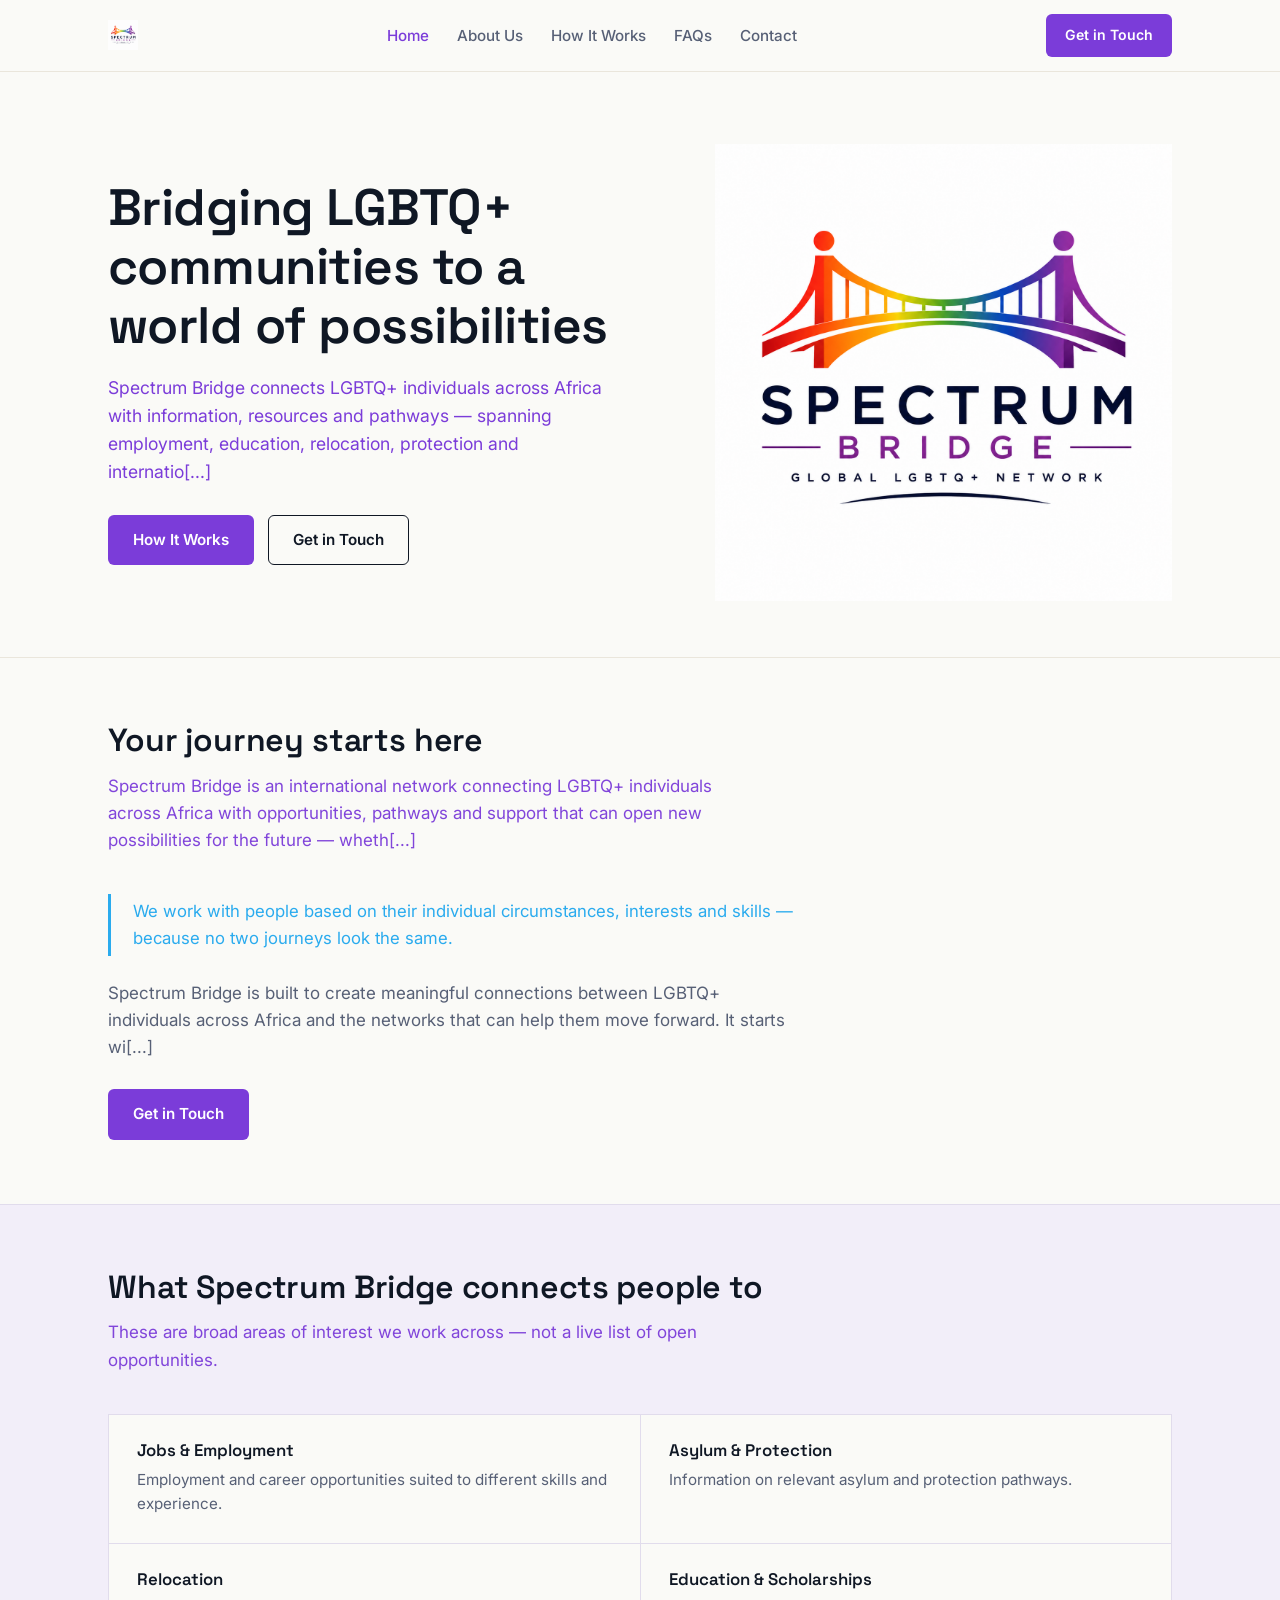
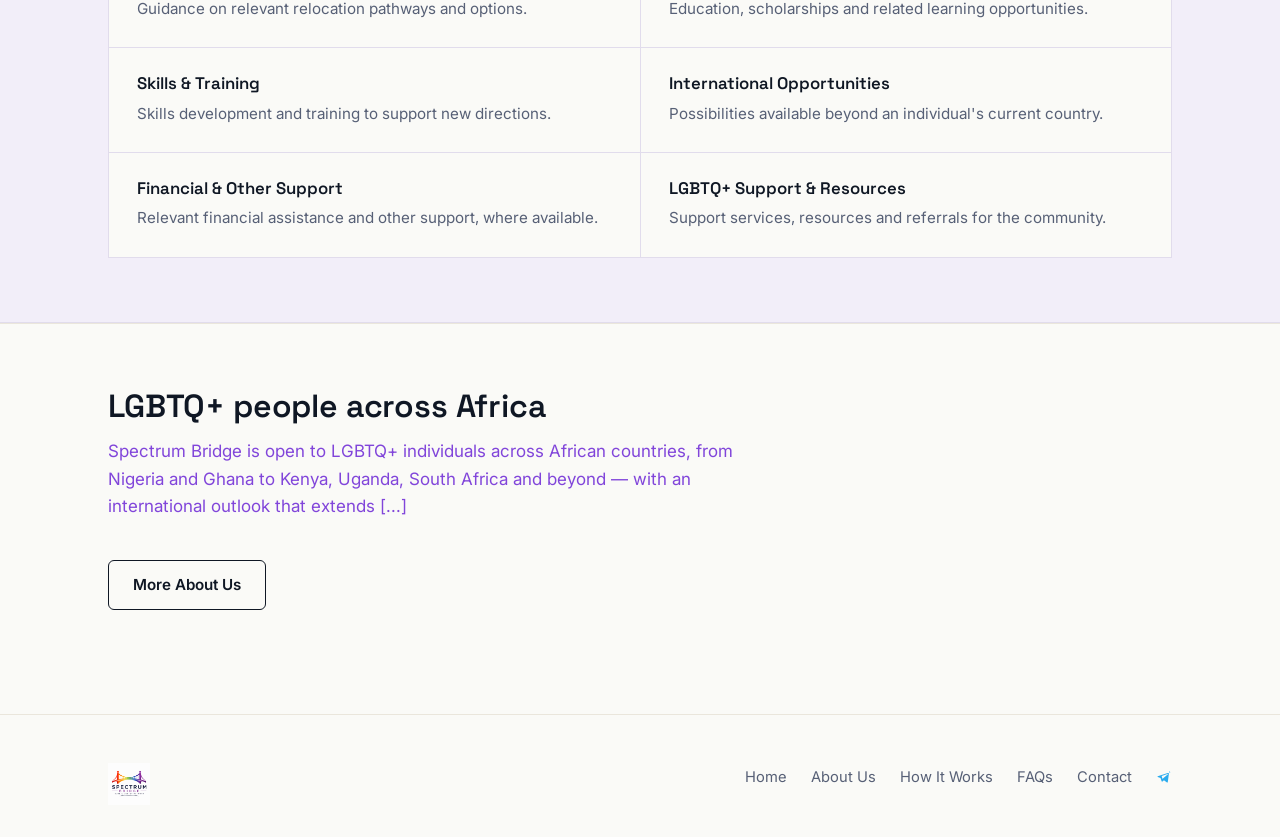
==== commit 55e20e0c: "Add utility text color classes from logo palette and apply to key write-ups (hero lede, section intr" ====
--- a/index.html
+++ b/index.html
@@ -34,7 +34,7 @@
     <div class="container hero-grid">
       <div class="hero-eyebrow-free">
         <h1>Bridging LGBTQ+ communities to a world of possibilities</h1>
-        <p class="lede">Spectrum Bridge connects LGBTQ+ individuals across Africa with information, resources and pathways — spanning employment, education, relocation, protection and international opportunities.</p>
+        <p class="lede lead-accent">Spectrum Bridge connects LGBTQ+ individuals across Africa with information, resources and pathways — spanning employment, education, relocation, protection and internatio[...]
         <div class="button-row">
           <a href="how-it-works.html" class="btn btn-primary">How It Works</a>
           <a href="contact.html" class="btn btn-secondary">Get in Touch</a>
@@ -50,12 +50,12 @@
     <div class="container">
       <div class="section-head">
         <h2>Your journey starts here</h2>
-        <p>Spectrum Bridge is an international network connecting LGBTQ+ individuals across Africa with opportunities, pathways and support that can open new possibilities for the future — whether through work, education, relocation or protection.</p>
+        <p class="muted-accent">Spectrum Bridge is an international network connecting LGBTQ+ individuals across Africa with opportunities, pathways and support that can open new possibilities for the future — wheth[...]
       </div>
-      <div class="callout">
+      <div class="callout accent">
         <p>We work with people based on their individual circumstances, interests and skills — because no two journeys look the same.</p>
       </div>
-      <p style="margin-top: 24px;">Spectrum Bridge is built to create meaningful connections between LGBTQ+ individuals across Africa and the networks that can help them move forward. It starts with a conversation.</p>
+      <p style="margin-top: 24px;">Spectrum Bridge is built to create meaningful connections between LGBTQ+ individuals across Africa and the networks that can help them move forward. It starts wi[...]
       <div class="button-row">
         <a href="contact.html" class="btn btn-primary">Get in Touch</a>
       </div>
@@ -66,7 +66,7 @@
     <div class="container">
       <div class="section-head">
         <h2>What Spectrum Bridge connects people to</h2>
-        <p>These are broad areas of interest we work across — not a live list of open opportunities.</p>
+        <p class="muted-accent">These are broad areas of interest we work across — not a live list of open opportunities.</p>
       </div>
       <div class="category-grid">
         <div class="category-item">
@@ -109,7 +109,7 @@
     <div class="container">
       <div class="section-head">
         <h2>LGBTQ+ people across Africa</h2>
-        <p>Spectrum Bridge is open to LGBTQ+ individuals across African countries, from Nigeria and Ghana to Kenya, Uganda, South Africa and beyond — with an international outlook that extends beyond borders.</p>
+        <p class="muted-accent">Spectrum Bridge is open to LGBTQ+ individuals across African countries, from Nigeria and Ghana to Kenya, Uganda, South Africa and beyond — with an international outlook that extends [...]
       </div>
       <div class="button-row">
         <a href="about.html" class="btn btn-secondary">More About Us</a>
@@ -133,7 +133,7 @@
         <li><a href="contact.html">Contact</a></li>
         <li><a href="https://t.me/Spectrumbridge" class="tg-open" target="_blank" rel="noopener" aria-label="Open Spectrumbridge on Telegram (opens in new tab)">
           <svg class="icon-telegram" viewBox="0 0 24 24" xmlns="http://www.w3.org/2000/svg" aria-hidden="true" focusable="false">
-            <path d="M21.6 3.4c-.2-.2-.5-.3-.8-.2L2.6 9.3c-.6.2-.6.9 0 1.1l4.1 1.3 1.6 5.1c.2.6.9.8 1.3.4l2.2-2.1 4.5 3.3c.5.4 1.1.1 1.2-.6l2-15.2c.1-.4-.1-.8-.5-1zM9.8 13.6L8.4 8.9 19 5.3 9.8 13.6z"/>
+            <path d="M21.6 3.4c-.2-.2-.5-.3-.8-.2L2.6 9.3c-.6.2-.6.9 0 1.1l4.1 1.3 1.6 5.1c.2.6.9.8 1.3.4l2.2-2.1 4.5 3.3c.5.4 1.1.1 1.2-.6l2-15.2c.1-.4-.1-.8-.5-1zM9.8 13.6L8.4 8.9 19 5.3 9.8 13[...]
           </svg>
           Telegram
         </a></li>
--- a/styles.css
+++ b/styles.css
@@ -5,10 +5,12 @@
 :root {
   --bg: #FAFAF7;
   --bg-alt: #F2EEF9;
-  --ink: #14192E;
-  --ink-soft: #4B4F63;
-  --purple: #6B2C91;
-  --purple-deep: #4E1F6B;
+  /* typography colors (updated for stronger, catchier palette) */
+  --ink: #0F1724;        /* headings & primary text (deep navy) */
+  --ink-soft: #576076;   /* muted paragraph text */
+  --purple: #7B3CD9;     /* brand purple (links & accents) */
+  --purple-deep: #5A21A8;/* deeper purple for hovers */
+  --accent: #2AABEE;     /* telegram / accent blue */
   --coral: #E8562A;
   --line: #E1DCEC;
   --line-soft: #EAE6DC;
@@ -46,6 +48,22 @@
 p { margin: 0 0 1rem; color: var(--ink-soft); max-width: 62ch; }
 p:last-child { margin-bottom: 0; }
 
+/* Utility text color classes pulling from the logo-inspired palette */
+.text-purple { color: var(--purple); }
+.text-accent { color: var(--accent); }
+.text-coral { color: var(--coral); }
+
+/* Slightly stronger heading-like styling for lead paragraphs when you want emphasis */
+.lead-accent { color: var(--purple); }
+
+/* Alternate callout that uses the Telegram accent color */
+.callout.accent { border-left-color: var(--accent); }
+.callout.accent p { color: var(--accent); }
+
+/* Muted but branded paragraph style for section intros */
+.section-head .muted-accent { color: var(--purple); opacity: 0.95; }
+
+/* keep anchor styling tied to the brand */
 a { color: var(--purple); text-decoration: none; }
 a:hover { text-decoration: underline; }
 
@@ -179,8 +197,9 @@
 
 .btn:hover { text-decoration: none; }
 
+/* primary buttons use brand purple now for a catchy look */
 .btn-primary {
-  background: var(--ink);
+  background: var(--purple);
   color: var(--white);
 }
 .btn-primary:hover { background: var(--purple-deep); }
@@ -213,8 +232,11 @@
   fill: currentColor;
 }
 
+/* Give telegram links the accent blue for immediate recognition */
+.tg-open .icon-telegram { color: var(--accent); }
+
 /* ensure icon looks good on primary buttons */
-.btn-primary .icon-telegram { filter: none; }
+.btn-primary .icon-telegram { filter: none; color: currentColor; }
 
 /* ---------- Hero ---------- */
 
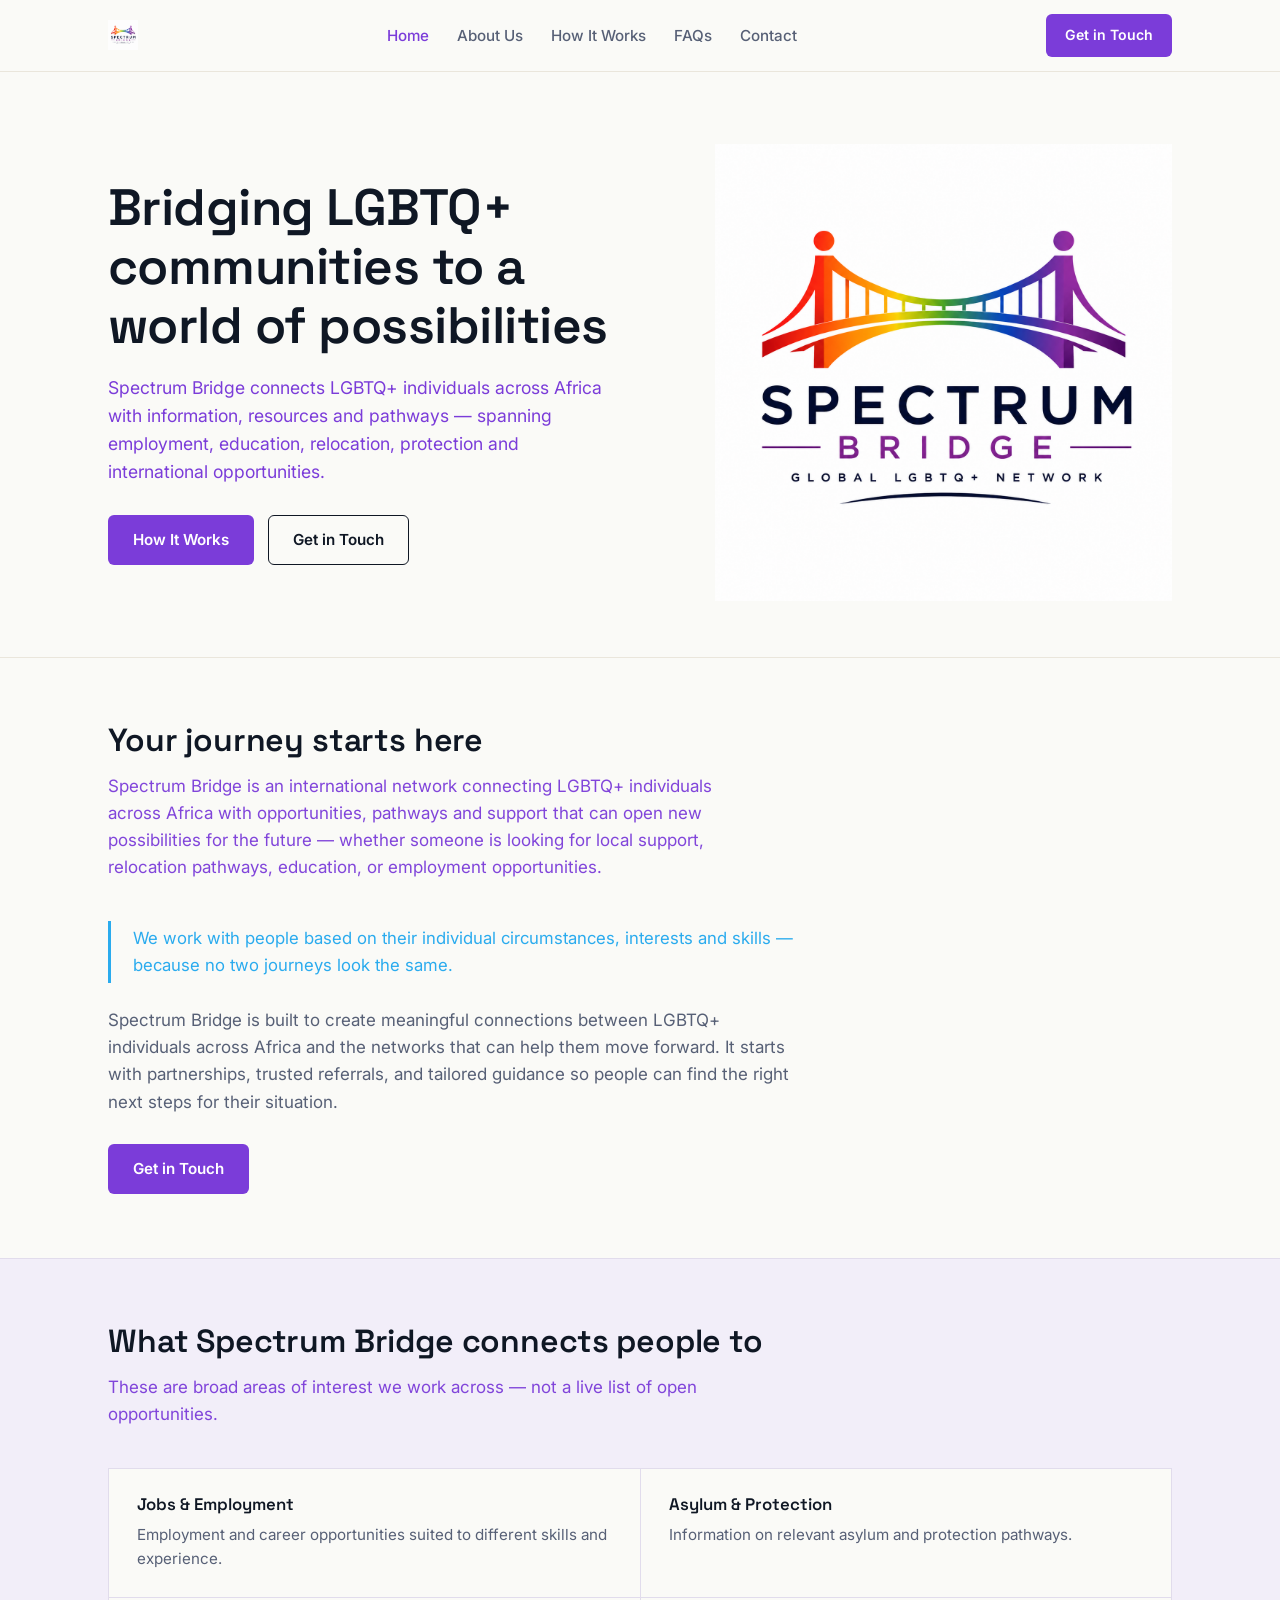
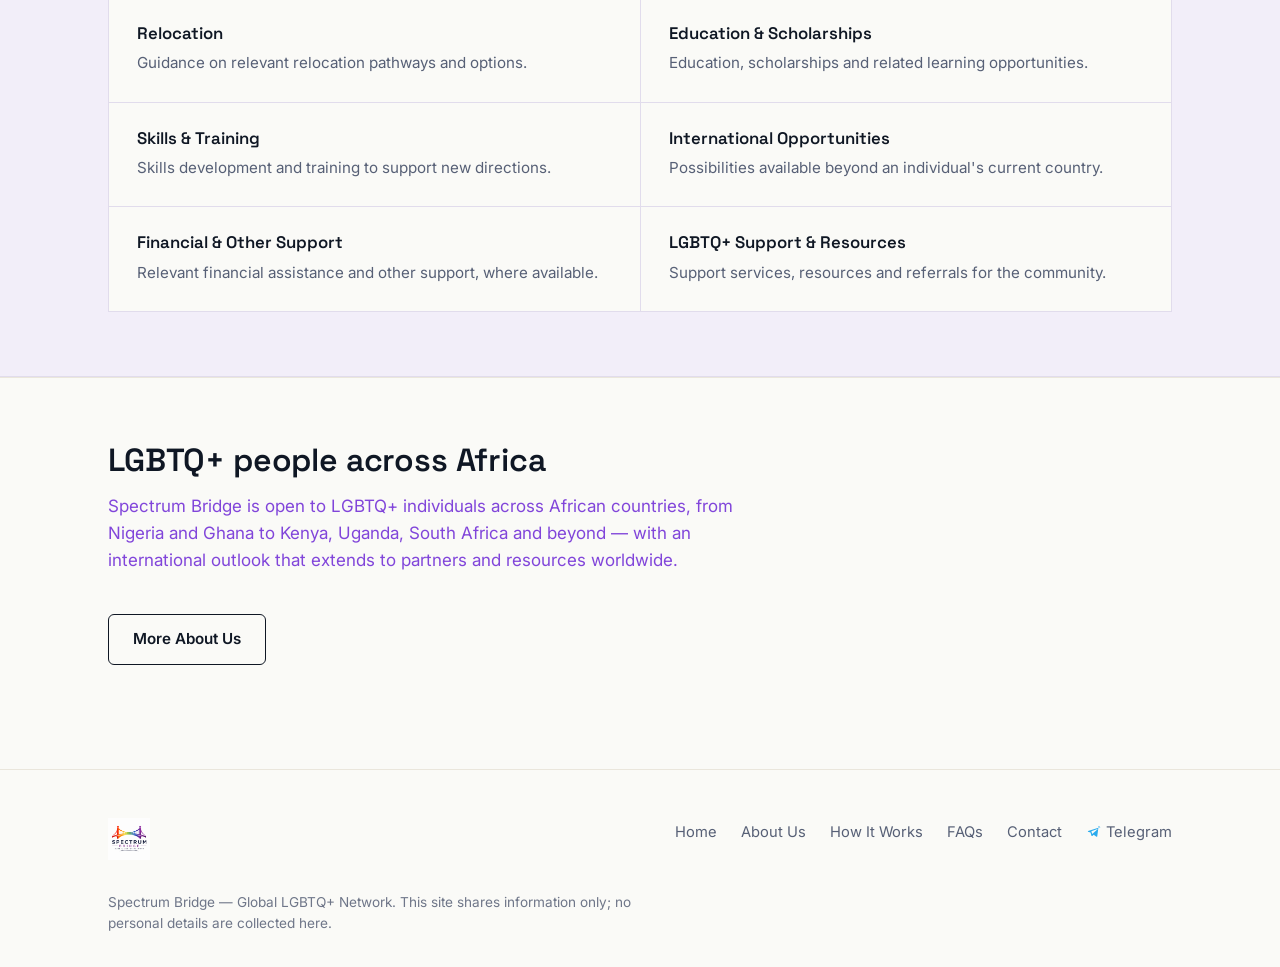
==== commit ce5f26d8: "Fix placeholder truncations on the homepage: complete hero and section copy, tidy intro and footer S" ====
--- a/index.html
+++ b/index.html
@@ -34,7 +34,7 @@
     <div class="container hero-grid">
       <div class="hero-eyebrow-free">
         <h1>Bridging LGBTQ+ communities to a world of possibilities</h1>
-        <p class="lede lead-accent">Spectrum Bridge connects LGBTQ+ individuals across Africa with information, resources and pathways — spanning employment, education, relocation, protection and internatio[...]
+        <p class="lede lead-accent">Spectrum Bridge connects LGBTQ+ individuals across Africa with information, resources and pathways — spanning employment, education, relocation, protection and international opportunities.</p>
         <div class="button-row">
           <a href="how-it-works.html" class="btn btn-primary">How It Works</a>
           <a href="contact.html" class="btn btn-secondary">Get in Touch</a>
@@ -50,12 +50,12 @@
     <div class="container">
       <div class="section-head">
         <h2>Your journey starts here</h2>
-        <p class="muted-accent">Spectrum Bridge is an international network connecting LGBTQ+ individuals across Africa with opportunities, pathways and support that can open new possibilities for the future — wheth[...]
+        <p class="muted-accent">Spectrum Bridge is an international network connecting LGBTQ+ individuals across Africa with opportunities, pathways and support that can open new possibilities for the future — whether someone is looking for local support, relocation pathways, education, or employment opportunities.</p>
       </div>
       <div class="callout accent">
         <p>We work with people based on their individual circumstances, interests and skills — because no two journeys look the same.</p>
       </div>
-      <p style="margin-top: 24px;">Spectrum Bridge is built to create meaningful connections between LGBTQ+ individuals across Africa and the networks that can help them move forward. It starts wi[...]
+      <p style="margin-top: 24px;">Spectrum Bridge is built to create meaningful connections between LGBTQ+ individuals across Africa and the networks that can help them move forward. It starts with partnerships, trusted referrals, and tailored guidance so people can find the right next steps for their situation.</p>
       <div class="button-row">
         <a href="contact.html" class="btn btn-primary">Get in Touch</a>
       </div>
@@ -109,7 +109,7 @@
     <div class="container">
       <div class="section-head">
         <h2>LGBTQ+ people across Africa</h2>
-        <p class="muted-accent">Spectrum Bridge is open to LGBTQ+ individuals across African countries, from Nigeria and Ghana to Kenya, Uganda, South Africa and beyond — with an international outlook that extends [...]
+        <p class="muted-accent">Spectrum Bridge is open to LGBTQ+ individuals across African countries, from Nigeria and Ghana to Kenya, Uganda, South Africa and beyond — with an international outlook that extends to partners and resources worldwide.</p>
       </div>
       <div class="button-row">
         <a href="about.html" class="btn btn-secondary">More About Us</a>
@@ -133,7 +133,7 @@
         <li><a href="contact.html">Contact</a></li>
         <li><a href="https://t.me/Spectrumbridge" class="tg-open" target="_blank" rel="noopener" aria-label="Open Spectrumbridge on Telegram (opens in new tab)">
           <svg class="icon-telegram" viewBox="0 0 24 24" xmlns="http://www.w3.org/2000/svg" aria-hidden="true" focusable="false">
-            <path d="M21.6 3.4c-.2-.2-.5-.3-.8-.2L2.6 9.3c-.6.2-.6.9 0 1.1l4.1 1.3 1.6 5.1c.2.6.9.8 1.3.4l2.2-2.1 4.5 3.3c.5.4 1.1.1 1.2-.6l2-15.2c.1-.4-.1-.8-.5-1zM9.8 13.6L8.4 8.9 19 5.3 9.8 13[...]
+            <path d="M21.6 3.4c-.2-.2-.5-.3-.8-.2L3.1 8.9c-.6.2-.6.9 0 1.1l3.6 1.2 1.4 4.6c.2.6.9.8 1.3.4l2-1.8 4.1 3c.5.4 1.1.1 1.2-.6l1.9-14.6c.1-.4-.1-.8-.5-1zM9.2 13.2L7.9 9.1 18.1 5.6 9.2 13.2z"/>
           </svg>
           Telegram
         </a></li>
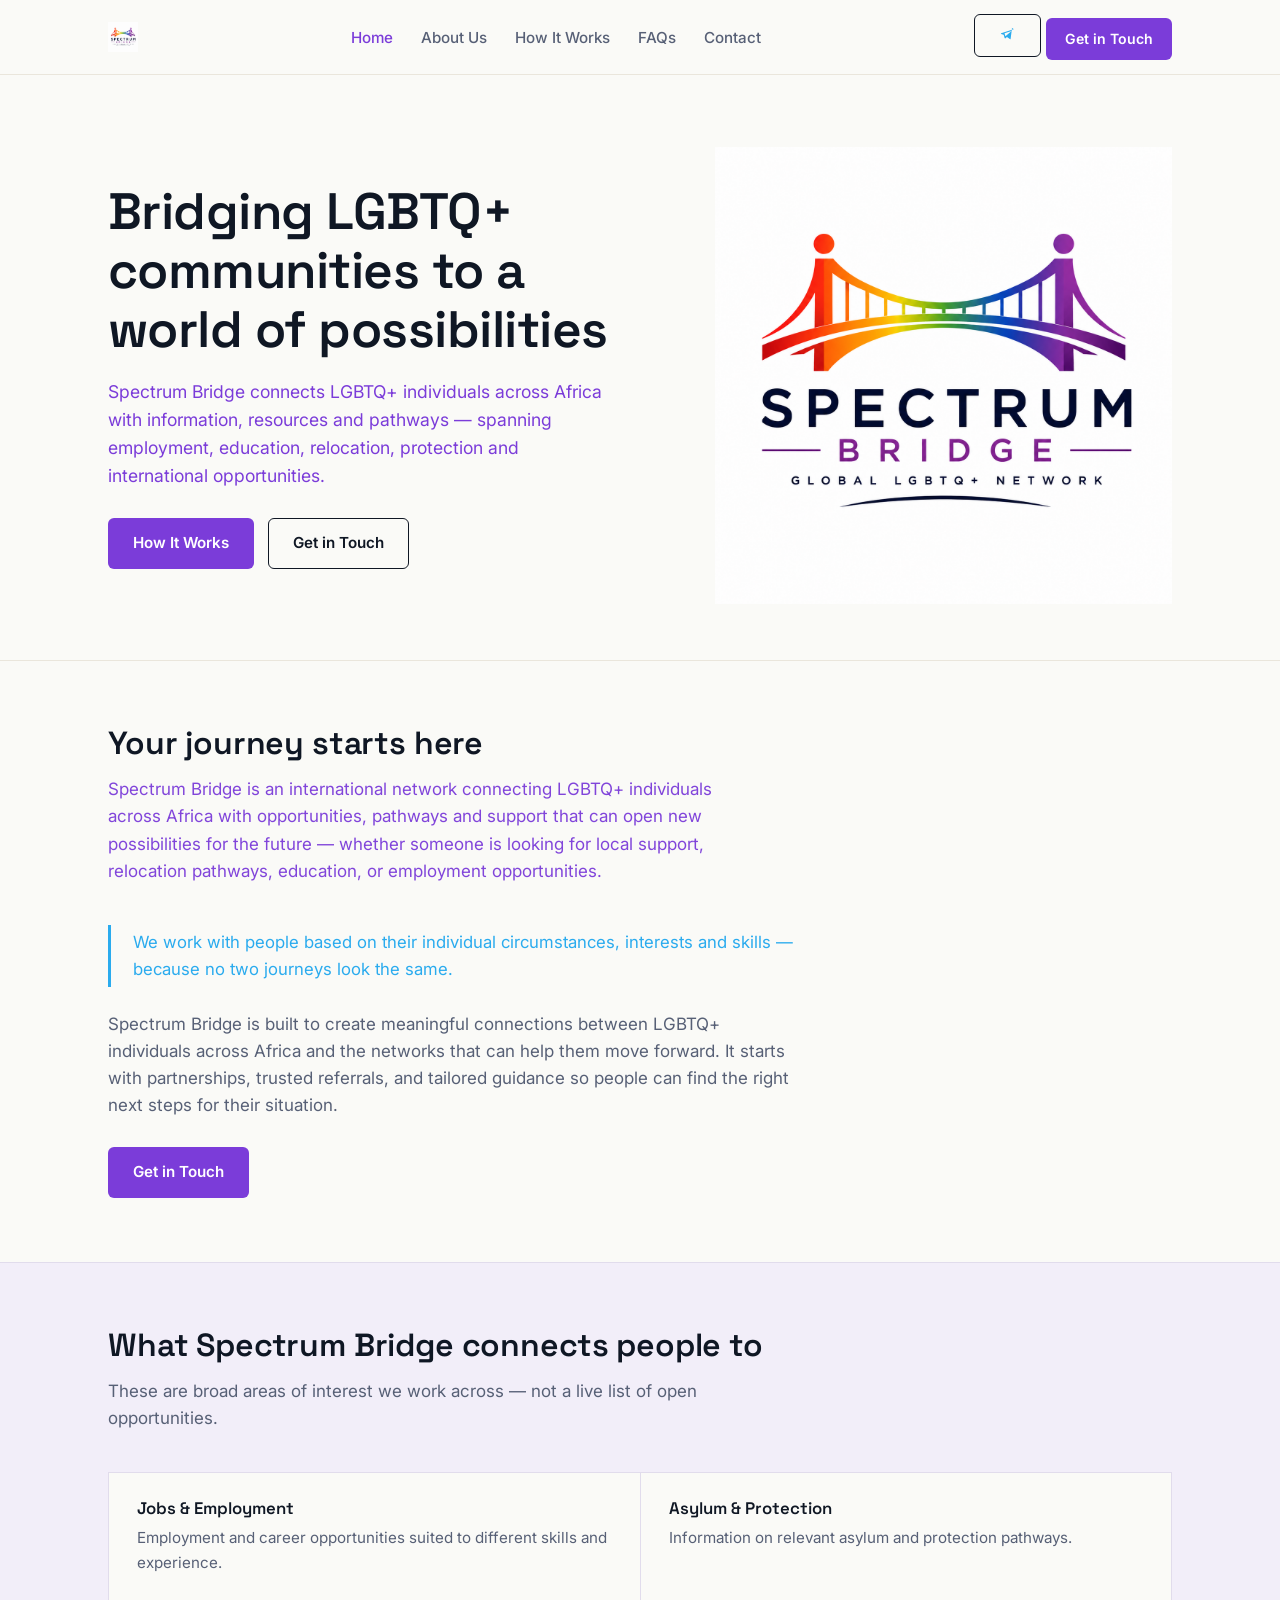
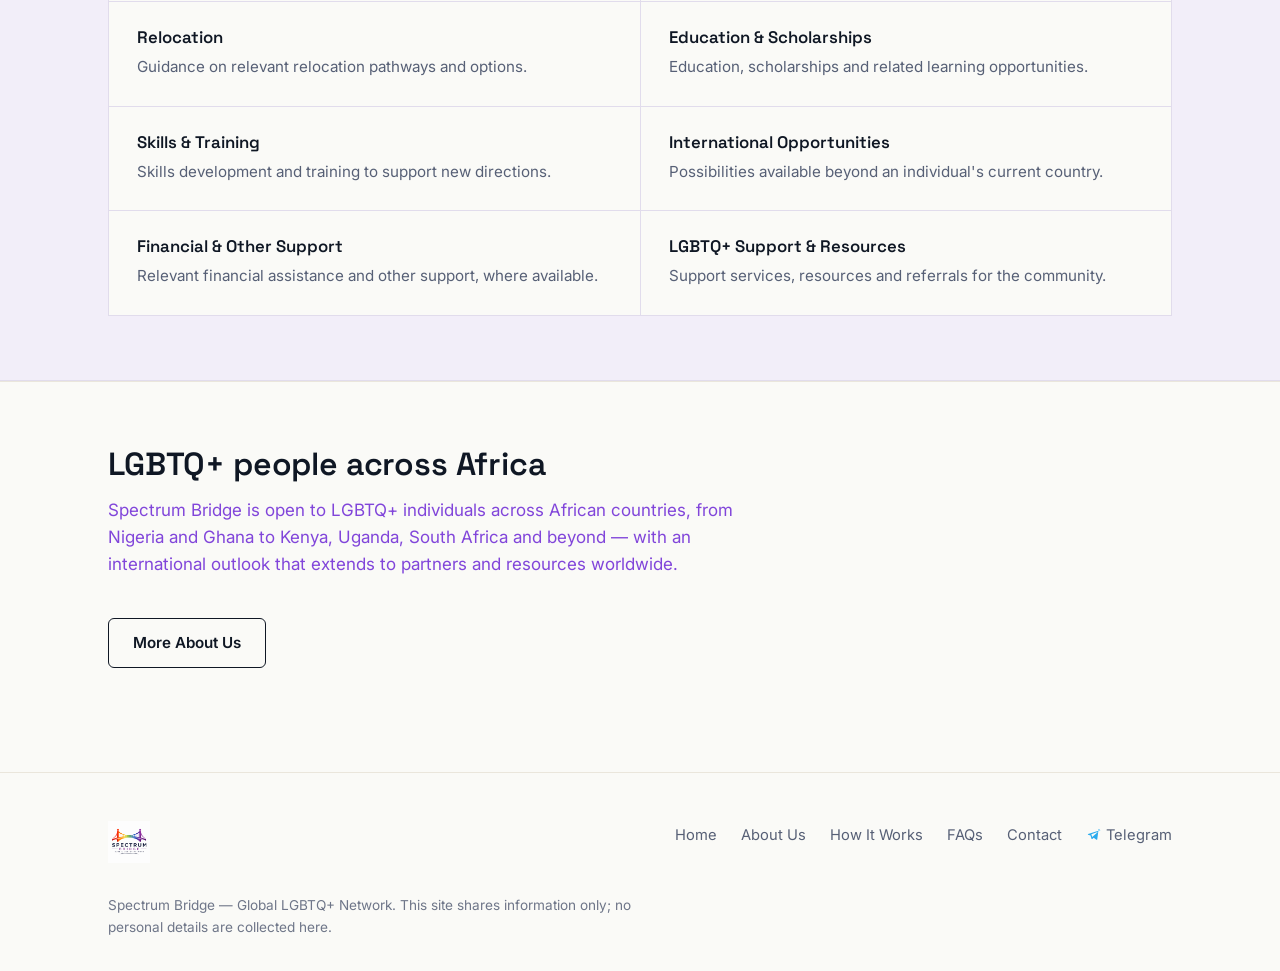
==== commit 1204c2b8: "Remove Donate button from header actions; keep other header actions intact" ====
--- a/index.html
+++ b/index.html
@@ -21,7 +21,13 @@
       <li><a href="faq.html">FAQs</a></li>
       <li><a href="contact.html">Contact</a></li>
     </ul>
-    <a href="contact.html" class="btn btn-primary btn-small nav-cta">Get in Touch</a>
+    <div class="header-actions">
+      <a href="https://t.me/Spectrumbridge" class="btn btn-secondary btn-icon tg-open" aria-label="Open Spectrumbridge on Telegram (opens in new tab)" target="_blank" rel="noopener">
+        <svg class="icon-telegram" viewBox="0 0 24 24" aria-hidden="true" focusable="false"><path d="M21.6 3.4c-.2-.2-.5-.3-.8-.2L3.1 8.9c-.6.2-.6.9 0 1.1l3.6 1.2 1.4 4.6c.2.6.9.8 1.3.4l2-1.8 4.1 3c.5.4 1.1.1 1.2-.6l1.9-14.6c.1-.4-.1-.8-.5-1zM9.2 13.2L7.9 9.1 18.1 5.6 9.2 13.2z"/></svg>
+      </a>
+
+      <a href="contact.html" class="btn btn-primary btn-small nav-cta">Get in Touch</a>
+    </div>
     <button class="nav-toggle" id="navToggle" aria-label="Open menu" aria-expanded="false" aria-controls="navLinks">
       <span></span>
     </button>
@@ -66,7 +72,7 @@
     <div class="container">
       <div class="section-head">
         <h2>What Spectrum Bridge connects people to</h2>
-        <p class="muted-accent">These are broad areas of interest we work across — not a live list of open opportunities.</p>
+        <p>These are broad areas of interest we work across — not a live list of open opportunities.</p>
       </div>
       <div class="category-grid">
         <div class="category-item">
